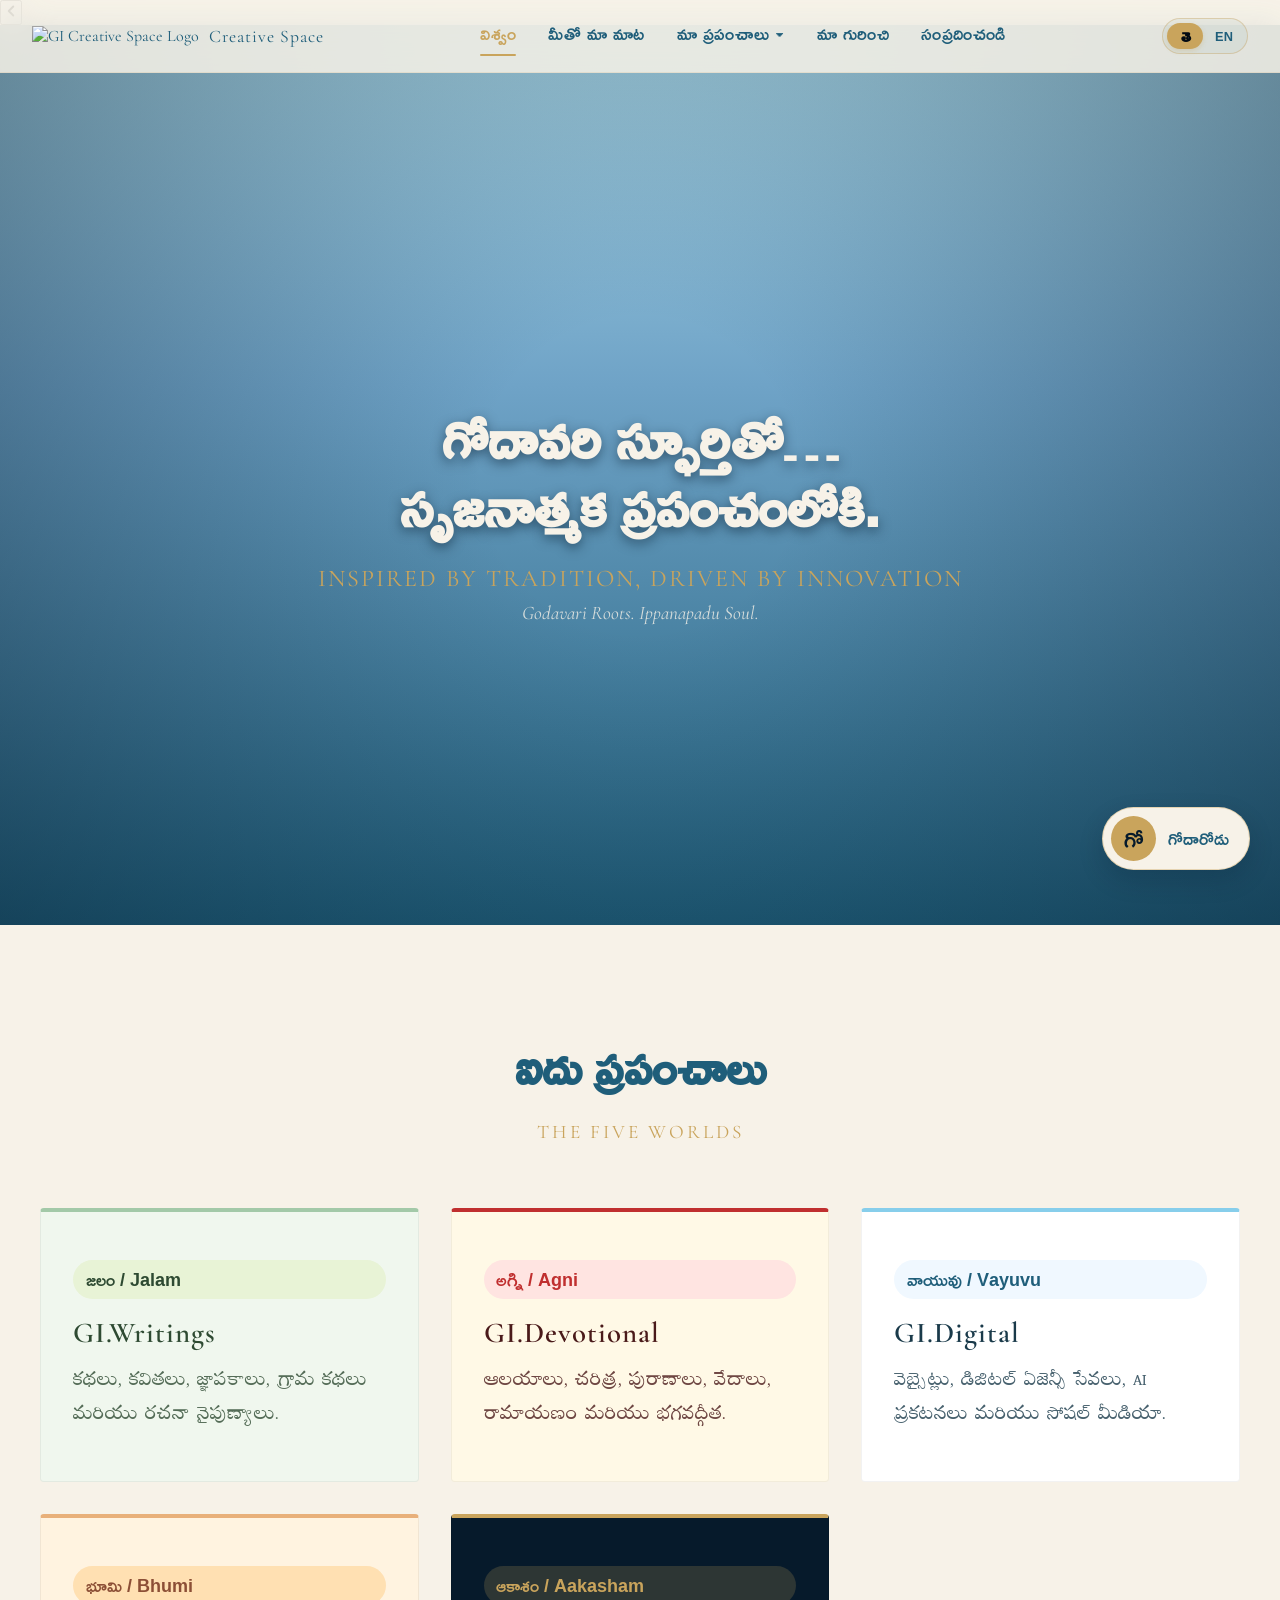
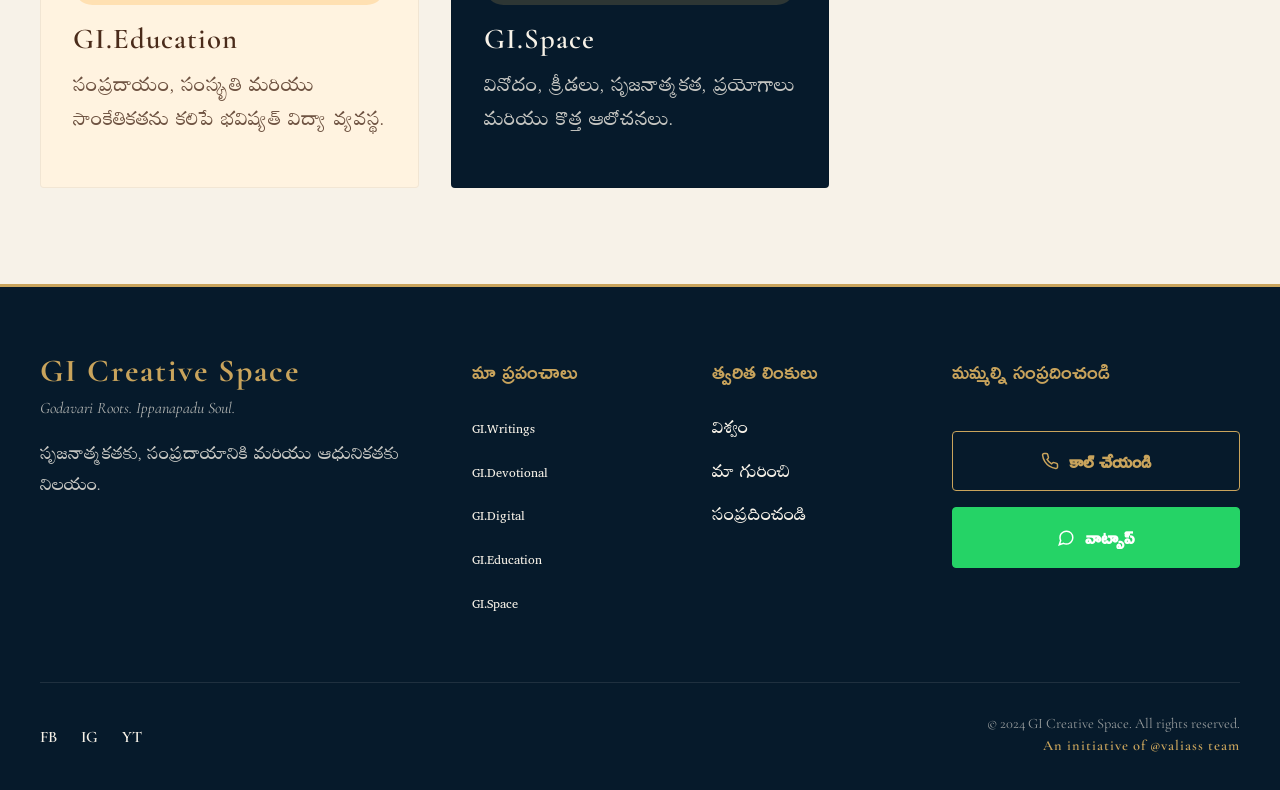
==== index.html @ 27b4fe08 "Update index.html" ====
<!DOCTYPE html>
<html lang="te">
<head>
    <meta charset="UTF-8">
    <meta name="viewport" content="width=device-width, initial-scale=1.0">
    <title>GI Creative Space | Home</title>
    <link rel="stylesheet" href="css/main.css">
    
    <!-- PWA & Favicon -->
    <meta name="theme-color" content="#1F5E7A">
    <link rel="manifest" href="manifest.json">
    <link rel="apple-touch-icon" href="assets/icons/icon-192x192.png">
    <link rel="icon" type="image/png" href="assets/icons/favicon.png">
    
    <!-- Google Fonts -->
    <link rel="preconnect" href="https://fonts.googleapis.com">
    <link rel="preconnect" href="https://fonts.gstatic.com" crossorigin>
    <link href="https://fonts.googleapis.com/css2?family=Cormorant+Garamond:wght@300;400;600&family=Peddana&family=Ramabhadra&display=swap" rel="stylesheet">
</head>
<body class="homepage-body fade-in-page">

    <!-- PREMIUM RIGHT SIDE SOCIAL RIBBON -->
    <div class="social-sidebar" id="social-sidebar">
        <button id="social-toggle-btn" class="social-toggle-btn" aria-label="Toggle Social Media">
            <!-- Arrow pointing left (to open) -->
            <svg width="18" height="18" viewBox="0 0 24 24" fill="none" stroke="currentColor" stroke-width="2.5" stroke-linecap="round" stroke-linejoin="round">
                <path d="M15 18l-6-6 6-6"/>
            </svg>
        </button>
        <div class="social-ribbon" id="social-ribbon">
            <a href="#" aria-label="Facebook" title="Facebook">
                <svg width="20" height="20" viewBox="0 0 24 24" fill="none" stroke="currentColor" stroke-width="2"><path d="M18 2h-3a5 5 0 0 0-5 5v3H7v4h3v8h4v-8h3l1-4h-4V7a1 1 0 0 1 1-1h3z"></path></svg>
            </a>
            <a href="#" aria-label="Instagram" title="Instagram">
                <svg width="20" height="20" viewBox="0 0 24 24" fill="none" stroke="currentColor" stroke-width="2"><rect x="2" y="2" width="20" height="20" rx="5" ry="5"></rect><path d="M16 11.37A4 4 0 1 1 12.63 8 4 4 0 0 1 16 11.37z"></path><line x1="17.5" y1="6.5" x2="17.51" y2="6.5"></line></svg>
            </a>
            <a href="#" aria-label="YouTube" title="YouTube">
                <svg width="20" height="20" viewBox="0 0 24 24" fill="none" stroke="currentColor" stroke-width="2"><path d="M22.54 6.42a2.78 2.78 0 0 0-1.94-2C18.88 4 12 4 12 4s-6.88 0-8.6.46a2.78 2.78 0 0 0-1.94 2A29 29 0 0 0 1 11.75a29 29 0 0 0 .46 5.33 2.78 2.78 0 0 0 1.94 2c1.72.46 8.6.46 8.6.46s6.88 0 8.6-.46a2.78 2.78 0 0 0 1.94-2 29 29 0 0 0 .46-5.33 29 29 0 0 0-.46-5.33z"></path><polygon points="9.75 15.02 15.5 11.75 9.75 8.48 9.75 15.02"></polygon></svg>
            </a>
            <a href="#" aria-label="WhatsApp" title="WhatsApp">
                <svg width="20" height="20" viewBox="0 0 24 24" fill="none" stroke="currentColor" stroke-width="2"><path d="M21 11.5a8.38 8.38 0 0 1-.9 3.8 8.5 8.5 0 0 1-7.6 4.7 8.38 8.38 0 0 1-3.8-.9L3 21l1.9-5.7a8.38 8.38 0 0 1-.9-3.8 8.5 8.5 0 0 1 4.7-7.6 8.38 8.38 0 0 1 3.8-.9h.5a8.48 8.48 0 0 1 8 8v.5z"></path></svg>
            </a>
        </div>
    </div>

    <header id="main-header" class="header-visible">
        <div class="header-inner">
            <!-- Updated Header Logo using your image -->
            <a href="home.html" class="header-logo">
                <img src="assets/logo/logo.png" alt="GI Creative Space Logo" class="logo-img">
                <span class="brand-name">Creative Space</span>
            </a>

            <button id="mobile-menu-btn" class="mobile-menu-btn" aria-label="Open Menu">
                <svg width="30" height="30" viewBox="0 0 24 24" fill="none" stroke="var(--river-blue)" stroke-width="2"><path d="M3 12h18M3 6h18M3 18h18"/></svg>
            </button>

            <nav class="main-nav" id="main-nav">
                <ul>
                    <li><a href="home.html" class="active"><span class="lang-te">విశ్వం</span><span class="lang-en">Universe</span></a></li>
                    <li><a href="#meetho-maa-maata"><span class="lang-te">మీతో మా మాట</span><span class="lang-en">Our Words</span></a></li>
                    <li class="dropdown">
                        <a href="#vibhagalu" class="dropbtn">
                            <span class="lang-te">మా ప్రపంచాలు ▾</span>
                            <span class="lang-en">Our Worlds ▾</span>
                        </a>
                        <div class="dropdown-content">
                            <a href="pages/gi_writings.html"><span class="lang-te">GI.Writings (జలం)</span><span class="lang-en">GI.Writings (Water)</span></a>
                            <a href="pages/gi_devotional.html"><span class="lang-te">GI.Devotional (అగ్ని)</span><span class="lang-en">GI.Devotional (Fire)</span></a>
                            <a href="pages/gi_digital.html"><span class="lang-te">GI.Digital (వాయువు)</span><span class="lang-en">GI.Digital (Air)</span></a>
                            <a href="pages/gi_education.html"><span class="lang-te">GI.Education (భూమి)</span><span class="lang-en">GI.Education (Earth)</span></a>
                            <a href="pages/gi_space.html"><span class="lang-te">GI.Space (ఆకాశం)</span><span class="lang-en">GI.Space (Space)</span></a>
                        </div>
                    </li>
                    <li><a href="pages/about.html"><span class="lang-te">మా గురించి</span><span class="lang-en">About Us</span></a></li>
                    <li><a href="pages/contact.html"><span class="lang-te">సంప్రదించండి</span><span class="lang-en">Contact Us</span></a></li>
                </ul>
                
                <div class="mobile-only-toggle">
                    <div class="lang-toggle-wrapper">
                        <button class="lang-toggle" aria-label="Toggle Language">
                            <span class="lang-option te-option active">తె</span>
                            <span class="lang-option en-option">EN</span>
                            <div class="lang-slider"></div>
                        </button>
                    </div>
                </div>
            </nav>

            <div class="header-actions desktop-only-actions">
                <div class="lang-toggle-wrapper">
                    <button class="lang-toggle" aria-label="Toggle Language">
                        <span class="lang-option te-option active">తె</span>
                        <span class="lang-option en-option">EN</span>
                        <div class="lang-slider"></div>
                    </button>
                </div>
            </div>
        </div>
    </header>

    <!-- Hero Section -->
    <section class="hero-section">
        <div class="hero-overlay"></div>
        <div class="hero-content">
            <h1 class="telugu-headline">గోదావరి స్ఫూర్తితో…<br>సృజనాత్మక ప్రపంచంలోకి.</h1>
            <p class="english-subhead">Inspired by Tradition, Driven by Innovation</p>
            <p class="brand-identity">Godavari Roots. Ippanapadu Soul.</p>
        </div>
    </section>
    
    <!-- FIVE WORLDS DIRECTORY -->
    <section class="five-worlds-section" id="vibhagalu">
        <div class="section-header">
            <h2 class="telugu-title">ఐదు ప్రపంచాలు</h2>
            <p class="english-subtitle">The Five Worlds</p>
        </div>
        
        <div class="worlds-grid">
            <a href="pages/gi_writings.html" class="world-card world-writings">
                <span class="element-tag">జలం / Jalam</span>
                <h3>GI.Writings</h3>
                <p>కథలు, కవితలు, జ్ఞాపకాలు, గ్రామ కథలు మరియు రచనా నైపుణ్యాలు.</p>
            </a>
            <a href="pages/gi_devotional.html" class="world-card world-devotional">
                <span class="element-tag">అగ్ని / Agni</span>
                <h3>GI.Devotional</h3>
                <p>ఆలయాలు, చరిత్ర, పురాణాలు, వేదాలు, రామాయణం మరియు భగవద్గీత.</p>
            </a>
            <a href="pages/gi_digital.html" class="world-card world-digital">
                <span class="element-tag">వాయువు / Vayuvu</span>
                <h3>GI.Digital</h3>
                <p>వెబ్సైట్లు, డిజిటల్ ఏజెన్సీ సేవలు, AI ప్రకటనలు మరియు సోషల్ మీడియా.</p>
            </a>
            <a href="pages/gi_education.html" class="world-card world-education">
                <span class="element-tag">భూమి / Bhumi</span>
                <h3>GI.Education</h3>
                <p>సంప్రదాయం, సంస్కృతి మరియు సాంకేతికతను కలిపే భవిష్యత్ విద్యా వ్యవస్థ.</p>
            </a>
            <a href="pages/gi_space.html" class="world-card world-space">
                <span class="element-tag">ఆకాశం / Aakasham</span>
                <h3>GI.Space</h3>
                <p>వినోదం, క్రీడలు, సృజనాత్మకత, ప్రయోగాలు మరియు కొత్త ఆలోచనలు.</p>
            </a>
        </div>
    </section>

    <!-- FOOTER -->
    <footer class="main-footer">
        <div class="footer-grid">
            <div class="footer-brand">
                <h2>GI Creative Space</h2>
                <p class="footer-tagline">Godavari Roots. Ippanapadu Soul.</p>
                <p class="footer-desc">
                    <span class="lang-te">సృజనాత్మకతకు, సంప్రదాయానికి మరియు ఆధునికతకు నిలయం.</span>
                    <span class="lang-en">A home for creativity, tradition, and innovation.</span>
                </p>
            </div>
            <div class="footer-links">
                <h3><span class="lang-te">మా ప్రపంచాలు</span><span class="lang-en">Our Worlds</span></h3>
                <ul>
                    <li><a href="pages/gi_writings.html">GI.Writings</a></li>
                    <li><a href="pages/gi_devotional.html">GI.Devotional</a></li>
                    <li><a href="pages/gi_digital.html">GI.Digital</a></li>
                    <li><a href="pages/gi_education.html">GI.Education</a></li>
                    <li><a href="pages/gi_space.html">GI.Space</a></li>
                </ul>
            </div>
            <div class="footer-links">
                <h3><span class="lang-te">త్వరిత లింకులు</span><span class="lang-en">Quick Links</span></h3>
                <ul>
                    <li><a href="home.html"><span class="lang-te">విశ్వం</span><span class="lang-en">Universe</span></a></li>
                    <li><a href="pages/about.html"><span class="lang-te">మా గురించి</span><span class="lang-en">About Us</span></a></li>
                    <li><a href="pages/contact.html"><span class="lang-te">సంప్రదించండి</span><span class="lang-en">Contact Us</span></a></li>
                </ul>
            </div>
            <div class="footer-contact">
                <h3><span class="lang-te">మమ్మల్ని సంప్రదించండి</span><span class="lang-en">Reach Out</span></h3>
                <a href="tel:+91XXXXXXXXXX" class="footer-btn call-btn">
                    <svg width="18" height="18" viewBox="0 0 24 24" fill="none" stroke="currentColor" stroke-width="2"><path d="M22 16.92v3a2 2 0 0 1-2.18 2 19.79 19.79 0 0 1-8.63-3.07 19.5 19.5 0 0 1-6-6 19.79 19.79 0 0 1-3.07-8.67A2 2 0 0 1 4.11 2h3a2 2 0 0 1 2 1.72 12.84 12.84 0 0 0 .7 2.81 2 2 0 0 1-.45 2.11L8.09 9.91a16 16 0 0 0 6 6l1.27-1.27a2 2 0 0 1 2.11-.45 12.84 12.84 0 0 0 2.81.7A2 2 0 0 1 22 16.92z"></path></svg>
                    <span class="lang-te">కాల్ చేయండి</span><span class="lang-en">Call Us</span>
                </a>
                <a href="https://wa.me/91XXXXXXXXXX" target="_blank" rel="noopener noreferrer" class="footer-btn wa-btn">
                    <svg width="18" height="18" viewBox="0 0 24 24" fill="none" stroke="currentColor" stroke-width="2"><path d="M21 11.5a8.38 8.38 0 0 1-.9 3.8 8.5 8.5 0 0 1-7.6 4.7 8.38 8.38 0 0 1-3.8-.9L3 21l1.9-5.7a8.38 8.38 0 0 1-.9-3.8 8.5 8.5 0 0 1 4.7-7.6 8.38 8.38 0 0 1 3.8-.9h.5a8.48 8.48 0 0 1 8 8v.5z"></path></svg>
                    <span class="lang-te">వాట్సాప్</span><span class="lang-en">WhatsApp</span>
                </a>
            </div>
        </div>
        <div class="footer-bottom">
            <div class="footer-socials">
                <a href="#" aria-label="Facebook">FB</a>
                <a href="#" aria-label="Instagram">IG</a>
                <a href="#" aria-label="YouTube">YT</a>
            </div>
            <div class="footer-legal">
                <p>&copy; 2024 GI Creative Space. All rights reserved.</p>
                <p class="footer-signature">An initiative of @valiass team</p>
            </div>
        </div>
    </footer>

    <!-- GODARODU FLOATING CHATBOT BUTTON -->
    <a href="pages/godarodu.html" class="godarodu-fab" aria-label="Chat with Godarodu">
        <div class="godarodu-avatar"><span>గో</span></div>
        <div class="godarodu-text">
            <span class="lang-te">గోదారోడు</span>
            <span class="lang-en">Godarodu</span>
        </div>
    </a>

    <script src="js/main.js"></script>
</body>
</html>
---- css/main.css ----
/* ==========================================
   GI CREATIVE SPACE - MASTER STYLESHEET
   ========================================== */

:root {
    --ivory: #F7F2E8;
    --space-blue: #061A2B;
    --deep-space: #020A12;
    --gold: #C9A45C;
    --gold-glow: rgba(201, 164, 92, 0.4);
    --river-blue: #1F5E7A;
    --sky-blue: #A9D6E5;
    
    /* Premium Telugu Fonts */
    --font-telugu: 'Peddana', 'Ramabhadra', serif;
    --font-telugu-bold: 'Ramabhadra', 'Peddana', serif;
    --font-english: 'Cormorant Garamond', serif;
}

* { margin: 0; padding: 0; box-sizing: border-box; }

/* ==========================================
   1. ENTRANCE PAGE STYLES
   ========================================== */
.entrance-body {
    background-color: var(--space-blue);
    color: var(--ivory);
    font-family: var(--font-english);
    overflow: hidden;
}

#space-entrance {
    position: fixed;
    top: 0; left: 0; width: 100vw; height: 100vh;
    display: flex; justify-content: center; align-items: center;
    z-index: 9999;
    background: radial-gradient(circle at center, var(--space-blue) 0%, var(--deep-space) 100%);
    transition: opacity 2s ease, transform 2s cubic-bezier(0.4, 0, 0.2, 1);
}

.space-bg { position: absolute; top: 0; left: 0; width: 100%; height: 100%; overflow: hidden; }
.stars, .stars2 {
    position: absolute; top: 0; left: 0; right: 0; bottom: 0;
    background-repeat: repeat; opacity: 0.8; animation: drift 200s linear infinite;
}
.stars {
    background-image: radial-gradient(1px 1px at 20px 30px, var(--ivory), rgba(0,0,0,0)),
                      radial-gradient(1.5px 1.5px at 40px 70px, var(--ivory), rgba(0,0,0,0)),
                      radial-gradient(1px 1px at 50px 160px, var(--ivory), rgba(0,0,0,0)),
                      radial-gradient(2px 2px at 90px 40px, var(--ivory), rgba(0,0,0,0));
    background-size: 200px 200px;
}
.stars2 {
    background-image: radial-gradient(1px 1px at 10px 10px, var(--gold), rgba(0,0,0,0)),
                      radial-gradient(1.5px 1.5px at 150px 150px, var(--ivory), rgba(0,0,0,0));
    background-size: 300px 300px; animation-duration: 300s;
}
.nebula {
    position: absolute; top: 50%; left: 50%; width: 90vw; height: 90vw;
    transform: translate(-50%, -50%);
    background: radial-gradient(circle, rgba(31, 94, 122, 0.15) 0%, transparent 60%);
    border-radius: 50%; filter: blur(60px);
}
@keyframes drift { from { background-position: 0 0; } to { background-position: -1000px 1000px; } }

.entrance-content {
    position: relative; z-index: 2; text-align: center;
    display: flex; flex-direction: column; align-items: center;
    gap: 1rem; padding: 2rem; width: 100%;
}

.logo-container { display: flex; flex-direction: column; align-items: center; margin-bottom: 2rem; }

.giant-gi-logo {
    width: 45vmin; height: 45vmin;
    max-width: 400px; max-height: 400px;
    filter: drop-shadow(0 0 30px var(--gold-glow));
    animation: floatLogo 6s ease-in-out infinite;
}
@keyframes floatLogo { 0%, 100% { transform: translateY(0); } 50% { transform: translateY(-15px); } }

.brand-title {
    font-size: 1.4rem; font-weight: 400; letter-spacing: 12px;
    text-transform: uppercase; color: var(--gold);
    margin-top: -10px; margin-left: 12px;
}

.fade-in { animation: fadeIn 2s ease 1s forwards; opacity: 0; }
@keyframes fadeIn { to { opacity: 1; } }

.telugu-prompt { font-family: var(--font-telugu-bold); font-size: 2rem; color: var(--ivory); margin-bottom: 0.2rem; }
.english-prompt { font-size: 1.1rem; color: rgba(247, 242, 232, 0.5); font-style: italic; margin-bottom: 1.5rem; }

#visitor-form {
    display: flex; align-items: center; border-bottom: 1px solid var(--gold);
    padding-bottom: 0.5rem; transition: border-color 0.3s ease;
}
#visitor-form:focus-within { border-color: var(--ivory); box-shadow: 0 10px 20px -10px var(--gold-glow); }
#visitor-name {
    background: transparent; border: none; color: var(--ivory);
    font-family: var(--font-english); font-size: 1.4rem;
    padding: 0.5rem; outline: none; text-align: center; width: 250px;
}
#visitor-name::placeholder { color: rgba(247, 242, 232, 0.2); }
#visitor-form button { background: transparent; border: none; color: var(--gold); cursor: pointer; padding: 0.5rem; transition: transform 0.3s ease; }
#visitor-form button:hover { transform: translateX(5px); }

#personal-welcome { opacity: 0; transform: translateY(15px); transition: opacity 1.5s ease, transform 1.5s ease; }
#personal-welcome.show { opacity: 1; transform: translateY(0); }
.welcome-text { font-family: var(--font-telugu-bold); font-size: 3rem; color: var(--gold); margin-bottom: 0.5rem; text-shadow: 0 0 20px var(--gold-glow); }
.welcome-sub { font-family: var(--font-telugu); font-size: 1.6rem; color: var(--ivory); }

.hidden { display: none !important; }
.entrance-exit { opacity: 0; transform: scale(4); pointer-events: none; }

/* ==========================================
   2. HOMEPAGE BASE & ANIMATIONS
   ========================================== */
.homepage-body {
    background-color: var(--ivory);
    overflow-x: hidden; overflow-y: auto;
    color: var(--river-blue);
    font-family: var(--font-english);
}
.fade-in-page { animation: pageFadeIn 1.5s ease-out forwards; }
@keyframes pageFadeIn { from { opacity: 0; background-color: var(--deep-space); } to { opacity: 1; background-color: var(--ivory); } }

/* ==========================================
   3. LOCKED PREMIUM HEADER
   ========================================== */
#main-header {
    position: fixed;
    top: 0; left: 0; width: 100%;
    background: rgba(247, 242, 232, 0.85);
    backdrop-filter: blur(15px);
    -webkit-backdrop-filter: blur(15px);
    border-bottom: 1px solid rgba(201, 164, 92, 0.15);
    z-index: 1000;
    transition: all 0.4s cubic-bezier(0.4, 0, 0.2, 1);
    padding: 1rem 0;
}

/* Scrolled state for the locked header */
#main-header.scrolled {
    padding: 0.5rem 0;
    background: rgba(247, 242, 232, 0.98);
    box-shadow: 0 4px 30px rgba(6, 26, 43, 0.08);
    border-bottom: 1px solid rgba(201, 164, 92, 0.3);
}

.header-inner {
    max-width: 1400px;
    margin: 0 auto;
    padding: 0 2rem;
    display: flex;
    justify-content: space-between;
    align-items: center;
    transition: all 0.4s ease;
}

.header-logo { text-decoration: none; display: flex; align-items: center; gap: 10px; color: var(--river-blue); }
.header-logo .logo-text { font-family: var(--font-english); font-size: 1.8rem; font-weight: 600; color: var(--gold); letter-spacing: 2px; transition: text-shadow 0.3s ease; }
.header-logo:hover .logo-text { text-shadow: 0 0 15px rgba(201, 164, 92, 0.5); }
.header-logo .brand-name { font-size: 1.1rem; font-weight: 400; letter-spacing: 1px; }

/* Navigation */
.main-nav ul { list-style: none; display: flex; gap: 2rem; }
.main-nav a {
    text-decoration: none; color: var(--river-blue); position: relative;
    transition: color 0.3s ease; padding-bottom: 5px; display: inline-block;
}
.main-nav a::after {
    content: ''; position: absolute; width: 0; height: 2px; bottom: 0;
    left: 50%; background: var(--gold); transition: all 0.3s ease;
    transform: translateX(-50%); border-radius: 2px;
}
.main-nav a:hover::after, .main-nav a.active::after { width: 100%; }
.main-nav a:hover, .main-nav a.active { color: var(--gold); }

.main-nav a .lang-te { font-family: var(--font-telugu-bold); font-size: 1.15rem; letter-spacing: 0.5px; }
.main-nav a .lang-en { font-family: var(--font-english); font-size: 1.1rem; letter-spacing: 1.5px; text-transform: uppercase; font-weight: 600; }

/* Dropdown */
.dropdown { position: relative; }
.dropdown-content {
    display: none; position: absolute; top: 100%; left: 50%; transform: translateX(-50%);
    background: var(--ivory); min-width: 220px; box-shadow: 0 10px 30px rgba(6, 26, 43, 0.15);
    border-top: 3px solid var(--gold); border-radius: 0 0 4px 4px; padding: 1rem 0; z-index: 1001;
}
.dropdown:hover .dropdown-content { display: block; animation: slideDown 0.3s ease forwards; }
@keyframes slideDown { from { opacity: 0; transform: translate(-50%, -10px); } to { opacity: 1; transform: translate(-50%, 0); } }
.dropdown-content a { display: flex; justify-content: space-between; align-items: center; padding: 0.8rem 1.5rem; font-size: 1rem; color: var(--river-blue); }
.dropdown-content a:hover { background: rgba(201, 164, 92, 0.1); }

/* Social Ribbon */
.header-actions { display: flex; align-items: center; gap: 1.5rem; }
.social-toggle-container button { background: transparent; border: none; color: var(--river-blue); cursor: pointer; display: flex; align-items: center; justify-content: center; padding: 0.5rem; transition: transform 0.3s ease; }
.social-toggle-container button:hover { color: var(--gold); }
.social-ribbon {
    position: absolute; top: 100%; right: 2rem; background: var(--ivory);
    box-shadow: 0 10px 30px rgba(6, 26, 43, 0.15); border-radius: 0 0 4px 4px; padding: 1rem;
    display: flex; flex-direction: column; gap: 1rem; opacity: 0; pointer-events: none;
    transform: translateY(-10px); transition: all 0.3s ease; border-top: 3px solid var(--gold);
}
.social-ribbon.open { opacity: 1; pointer-events: auto; transform: translateY(0); }
.social-ribbon a { text-decoration: none; color: var(--river-blue); font-family: var(--font-english); font-weight: 600; font-size: 1.2rem; text-align: center; transition: color 0.3s ease; }
.social-ribbon a:hover { color: var(--gold); }

/* ==========================================
   4. LANGUAGE TOGGLE SYSTEM
   ========================================== */
.lang-en { display: none !important; }
.lang-te { display: inline-block; }
body.english-mode .lang-te { display: none !important; }
body.english-mode .lang-en { display: inline-block !important; }

.lang-toggle {
    position: relative; background: rgba(31, 94, 122, 0.05); border: 1px solid rgba(201, 164, 92, 0.4);
    border-radius: 20px; display: flex; align-items: center; padding: 4px; cursor: pointer;
    width: 86px; height: 36px; outline: none; transition: all 0.3s ease;
}
.lang-toggle:hover { border-color: var(--gold); box-shadow: 0 0 10px rgba(201, 164, 92, 0.2); }
.lang-option { position: relative; z-index: 2; flex: 1; text-align: center; font-size: 0.8rem; font-weight: 600; color: var(--river-blue); transition: color 0.3s ease; }
.te-option { font-family: var(--font-telugu-bold); font-size: 1rem; }
.lang-option.active { color: var(--deep-space) !important; }
.lang-slider {
    position: absolute; top: 4px; left: 4px; width: 36px; height: 26px;
    background: var(--gold); border-radius: 15px; z-index: 1;
    transition: transform 0.4s cubic-bezier(0.4, 0.0, 0.2, 1); box-shadow: 0 2px 5px rgba(201, 164, 92, 0.3);
}
body.english-mode .lang-slider { transform: translateX(38px); }

/* ==========================================
   5. HERO SECTION
   ========================================== */
.hero-section {
    position: relative; height: 100vh; display: flex; justify-content: center; align-items: center; text-align: center;
    background: linear-gradient(to bottom, var(--sky-blue) 0%, #6FA3C7 40%, var(--river-blue) 100%);
    color: var(--ivory);
    padding-top: 80px; /* Prevents header overlap */
}
.hero-overlay { position: absolute; top: 0; left: 0; width: 100%; height: 100%; background: radial-gradient(circle, transparent 20%, rgba(6, 26, 43, 0.4) 100%); }
.hero-content { position: relative; z-index: 2; padding: 2rem; }
.telugu-headline { font-family: var(--font-telugu-bold); font-size: 3.5rem; line-height: 1.2; text-shadow: 0 4px 12px rgba(6, 26, 43, 0.5); margin-bottom: 1.5rem; }
.english-subhead { font-size: 1.5rem; letter-spacing: 2px; text-transform: uppercase; margin-bottom: 0.5rem; color: var(--gold); }
.brand-identity { font-style: italic; font-size: 1.2rem; color: rgba(247, 242, 232, 0.8); }

/* ==========================================
   6. FIVE WORLDS SECTION
   ========================================== */
.five-worlds-section { padding: 6rem 2rem; background-color: var(--ivory); display: flex; flex-direction: column; align-items: center; }
.section-header { text-align: center; margin-bottom: 4rem; }
.section-header .telugu-title { font-family: var(--font-telugu-bold); font-size: 3rem; color: var(--river-blue); margin-bottom: 0.5rem; }
.section-header .english-subtitle { font-size: 1.2rem; letter-spacing: 3px; text-transform: uppercase; color: var(--gold); }
.worlds-grid { display: grid; grid-template-columns: repeat(auto-fit, minmax(300px, 1fr)); gap: 2rem; max-width: 1200px; width: 100%; }
.world-card {
    text-decoration: none; padding: 3rem 2rem; border-radius: 4px; display: flex; flex-direction: column;
    transition: transform 0.4s cubic-bezier(0.175, 0.885, 0.32, 1.275), box-shadow 0.4s ease;
    position: relative; overflow: hidden; border: 1px solid rgba(0,0,0,0.05);
}
.world-card:hover { transform: translateY(-8px); box-shadow: 0 15px 30px rgba(6, 26, 43, 0.1); }
.world-card .element-tag { font-family: var(--font-telugu-bold); font-size: 1.1rem; margin-bottom: 1rem; display: inline-block; padding: 0.2rem 0.8rem; border-radius: 20px; font-weight: 500; }
.world-card h3 { font-size: 1.8rem; margin-bottom: 1rem; font-weight: 600; letter-spacing: 1px; font-family: var(--font-english); }
.world-card p { font-size: 1rem; line-height: 1.6; opacity: 0.8; font-family: var(--font-telugu); font-size: 1.3rem; }

/* World Themes */
.world-writings { background-color: #F0F7EE; color: #2E4A32; border-top: 4px solid #A3C9A8; }
.world-writings .element-tag { background-color: #E8F3D6; color: #2E4A32; }
.world-devotional { background-color: #FFF9E6; color: #4A1A1A; border-top: 4px solid #C02F2F; }
.world-devotional .element-tag { background-color: #FFE4E1; color: #C02F2F; }
.world-digital { background-color: #FFFFFF; color: #1A3A4A; border-top: 4px solid #87CEEB; }
.world-digital .element-tag { background-color: #F0F8FF; color: #1F5E7A; }
.world-education { background-color: #FFF3E0; color: #4A2B1A; border-top: 4px solid #E8B07A; }
.world-education .element-tag { background-color: #FFE0B2; color: #8C4F36; }
.world-space { background-color: var(--space-blue); color: var(--ivory); border-top: 4px solid var(--gold); }
.world-space .element-tag { background-color: rgba(201, 164, 92, 0.2); color: var(--gold); }

/* ==========================================
   7. FOOTER STYLES
   ========================================== */
.main-footer {
    background-color: var(--space-blue);
    color: var(--ivory);
    padding: 4rem 2rem 2rem;
    border-top: 3px solid var(--gold);
}
.footer-grid {
    max-width: 1200px; margin: 0 auto; display: grid; grid-template-columns: 2fr 1fr 1fr 1.5fr; gap: 3rem; margin-bottom: 3rem;
}
.footer-brand h2 { font-family: var(--font-english); font-size: 2rem; color: var(--gold); margin-bottom: 0.5rem; letter-spacing: 2px; }
.footer-tagline { font-style: italic; color: rgba(247, 242, 232, 0.7); margin-bottom: 1.5rem; }
.footer-desc { font-size: 0.95rem; line-height: 1.6; color: rgba(247, 242, 232, 0.8); font-family: var(--font-telugu); font-size: 1.2rem; }
.footer-links h3, .footer-contact h3 { font-family: var(--font-telugu-bold); font-size: 1.3rem; color: var(--gold); margin-bottom: 1.5rem; font-weight: 500; }
.footer-links ul { list-style: none; }
.footer-links li { margin-bottom: 0.8rem; }
.footer-links a { color: var(--ivory); text-decoration: none; font-size: 1rem; transition: color 0.3s ease, padding-left 0.3s ease; font-family: var(--font-telugu); font-size: 1.2rem; }
.footer-links a:hover { color: var(--gold); padding-left: 5px; }
.footer-contact { display: flex; flex-direction: column; gap: 1rem; }
.footer-btn { display: flex; align-items: center; justify-content: center; gap: 10px; padding: 0.8rem 1.5rem; border-radius: 4px; text-decoration: none; font-size: 1rem; font-weight: 600; transition: all 0.3s ease; font-family: var(--font-telugu-bold); font-size: 1.1rem; }
.call-btn { background: transparent; border: 1px solid var(--gold); color: var(--gold); }
.call-btn:hover { background: var(--gold); color: var(--space-blue); }
.wa-btn { background: #25D366; border: 1px solid #25D366; color: #fff; }
.wa-btn:hover { background: #128C7E; border-color: #128C7E; }
.footer-bottom { max-width: 1200px; margin: 0 auto; padding-top: 2rem; border-top: 1px solid rgba(247, 242, 232, 0.1); display: flex; justify-content: space-between; align-items: center; }
.footer-socials { display: flex; gap: 1.5rem; }
.footer-socials a { color: var(--ivory); text-decoration: none; font-family: var(--font-english); font-weight: 600; transition: color 0.3s ease; }
.footer-socials a:hover { color: var(--gold); }
.footer-legal { text-align: right; }
.footer-legal p { font-size: 0.9rem; color: rgba(247, 242, 232, 0.6); margin-bottom: 0.3rem; }
.footer-signature { font-family: var(--font-english); font-weight: 600; color: var(--gold) !important; letter-spacing: 1px; }

/* ==========================================
   8. GODARODU FLOATING BUTTON
   ========================================== */
.godarodu-fab {
    position: fixed; bottom: 30px; right: 30px;
    display: flex; align-items: center; gap: 12px;
    background: var(--ivory); padding: 8px 20px 8px 8px; border-radius: 50px;
    text-decoration: none; box-shadow: 0 10px 25px rgba(6, 26, 43, 0.2);
    border: 1px solid rgba(201, 164, 92, 0.4); z-index: 9999;
    transition: transform 0.3s ease, box-shadow 0.3s ease;
}
.godarodu-fab:hover { transform: translateY(-5px); box-shadow: 0 15px 35px rgba(6, 26, 43, 0.3); }
.godarodu-avatar { width: 45px; height: 45px; background: var(--gold); border-radius: 50%; display: flex; justify-content: center; align-items: center; color: var(--space-blue); font-family: var(--font-telugu-bold); font-size: 1.5rem; }
.godarodu-text { color: var(--river-blue); font-family: var(--font-telugu-bold); font-size: 1.1rem; }
.godarodu-text .lang-en { font-family: var(--font-english); font-size: 0.9rem; letter-spacing: 1px; }

/* ==========================================
   9. MOBILE RESPONSIVE & PWA STYLES
   ========================================== */
.mobile-menu-btn, .mobile-only-toggle { display: none; }

@media (max-width: 900px) {
    .header-inner { padding: 0 1.5rem; justify-content: space-between; }
    .mobile-menu-btn { display: block; background: transparent; border: none; cursor: pointer; z-index: 1001; }
    .desktop-only-actions { display: none; }

    .main-nav {
        position: fixed; top: 0; left: 0; width: 100%; height: 100vh;
        background: rgba(247, 242, 232, 0.98); backdrop-filter: blur(15px);
        display: flex; flex-direction: column; justify-content: center; align-items: center;
        transform: translateY(-100%); transition: transform 0.5s cubic-bezier(0.4, 0.0, 0.2, 1); z-index: 1000;
    }
    .main-nav.mobile-open { transform: translateY(0); }
    .main-nav ul { flex-direction: column; align-items: center; gap: 2rem; width: 100%; }
    .main-nav a { font-size: 1.8rem; }
    .main-nav a .lang-en { font-size: 1.4rem; }

    .dropdown-content { position: relative; top: 0; left: 0; transform: none; box-shadow: none; background: transparent; display: none; text-align: center; border: none; padding: 1rem 0; }
    .dropdown:hover .dropdown-content, .dropdown.active .dropdown-content { display: block; }
    .dropdown-content a { justify-content: center; gap: 10px; padding: 0.5rem; }

    .mobile-only-toggle { display: flex; margin-top: 2rem; }
    .social-ribbon { right: 50%; transform: translate(50%, -10px); width: 80%; }
    .social-ribbon.open { transform: translate(50%, 0); }

    .hero-section { padding-top: 60px; }
    .telugu-headline { font-size: 2.5rem; }
    .five-worlds-section { padding: 4rem 1rem; }
    .worlds-grid { grid-template-columns: 1fr; }
    .giant-gi-logo { width: 60vmin; height: 60vmin; }
    .telugu-prompt { font-size: 1.6rem; }
    .welcome-text { font-size: 2.2rem; }

    .footer-grid { grid-template-columns: 1fr; gap: 2rem; text-align: center; }
    .footer-contact { align-items: center; }
    .footer-bottom { flex-direction: column; gap: 1.5rem; text-align: center; }
    .footer-legal { text-align: center; }
    .godarodu-fab { bottom: 20px; right: 20px; padding: 6px 15px 6px 6px; }
    .godarodu-avatar { width: 35px; height: 35px; font-size: 1.2rem; }
}

button, a { -webkit-tap-highlight-color: transparent; }
html { scroll-behavior: smooth; -webkit-overflow-scrolling: touch; }

@media (prefers-reduced-motion: reduce) {
    .stars, .stars2, .giant-gi-logo { animation: none; }
    .entrance-exit { transform: none; }
    #space-entrance, #homepage { transition: opacity 0.5s ease; }
}
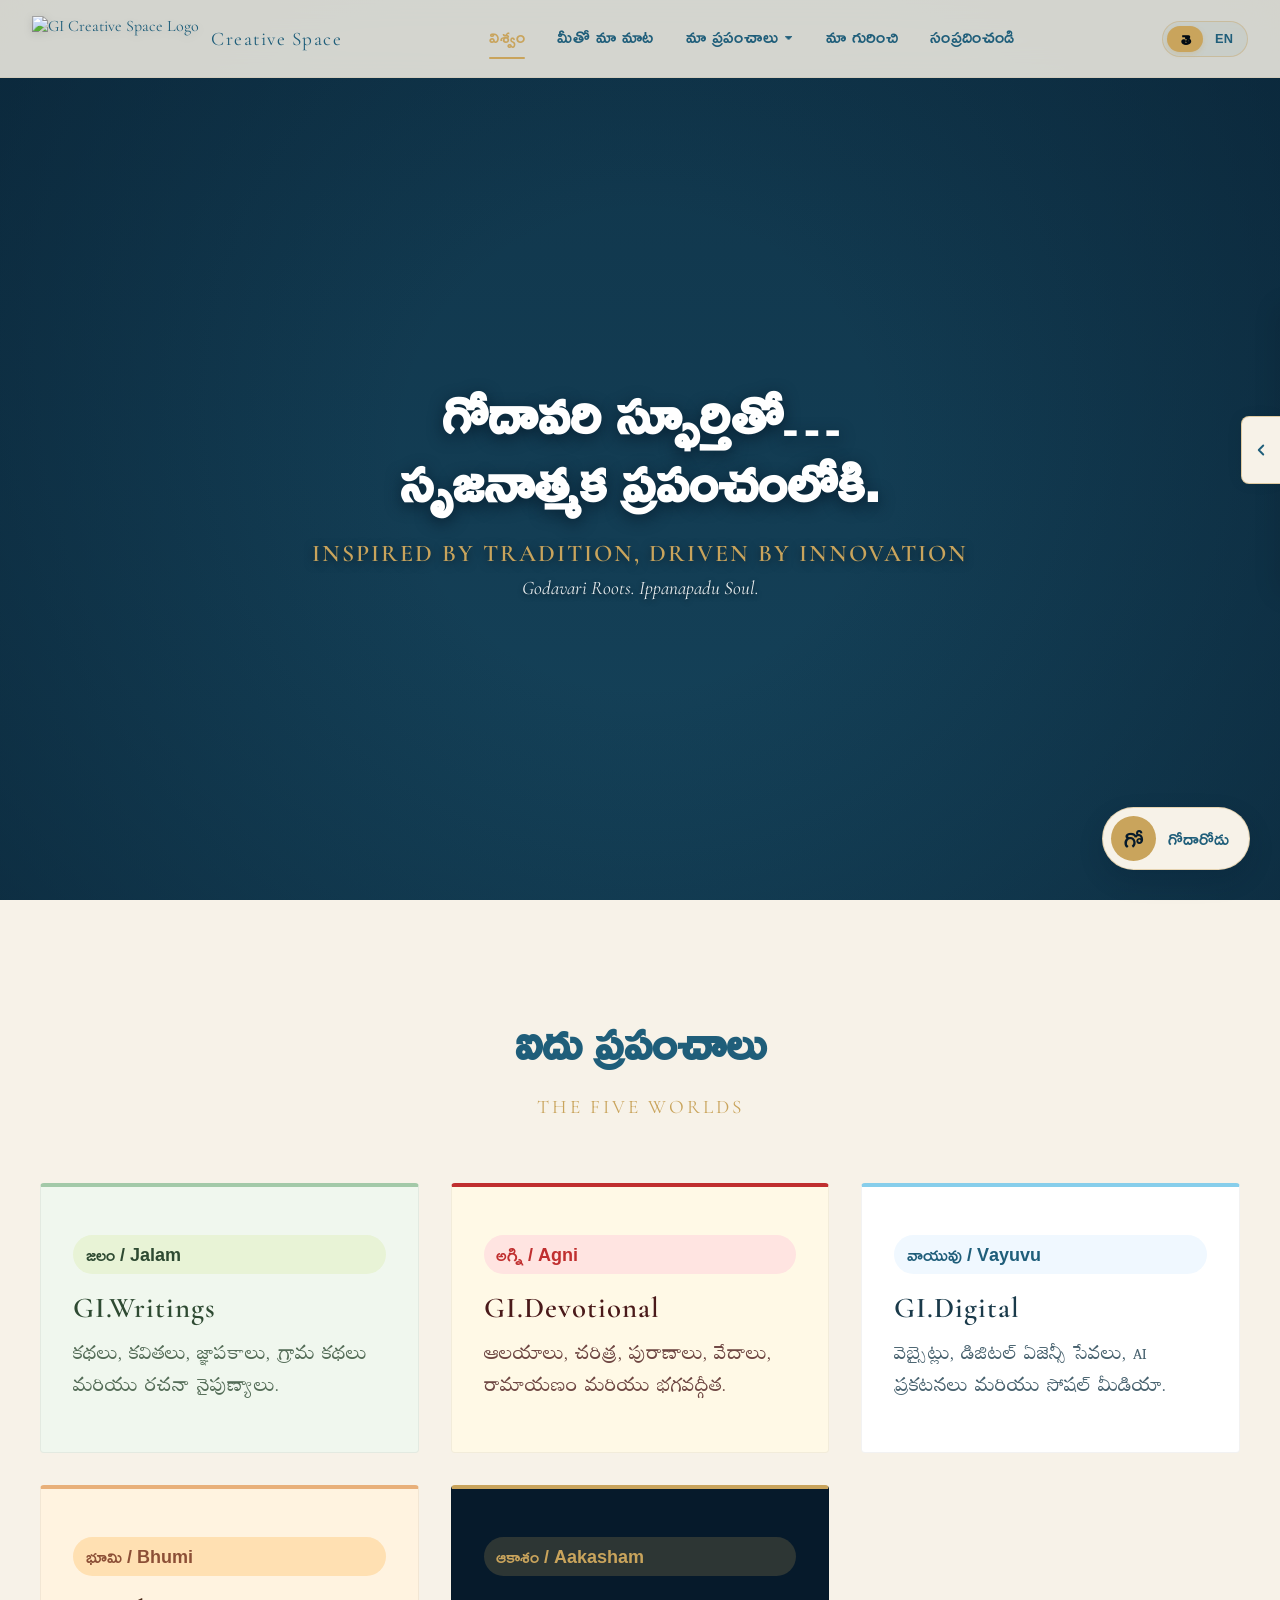
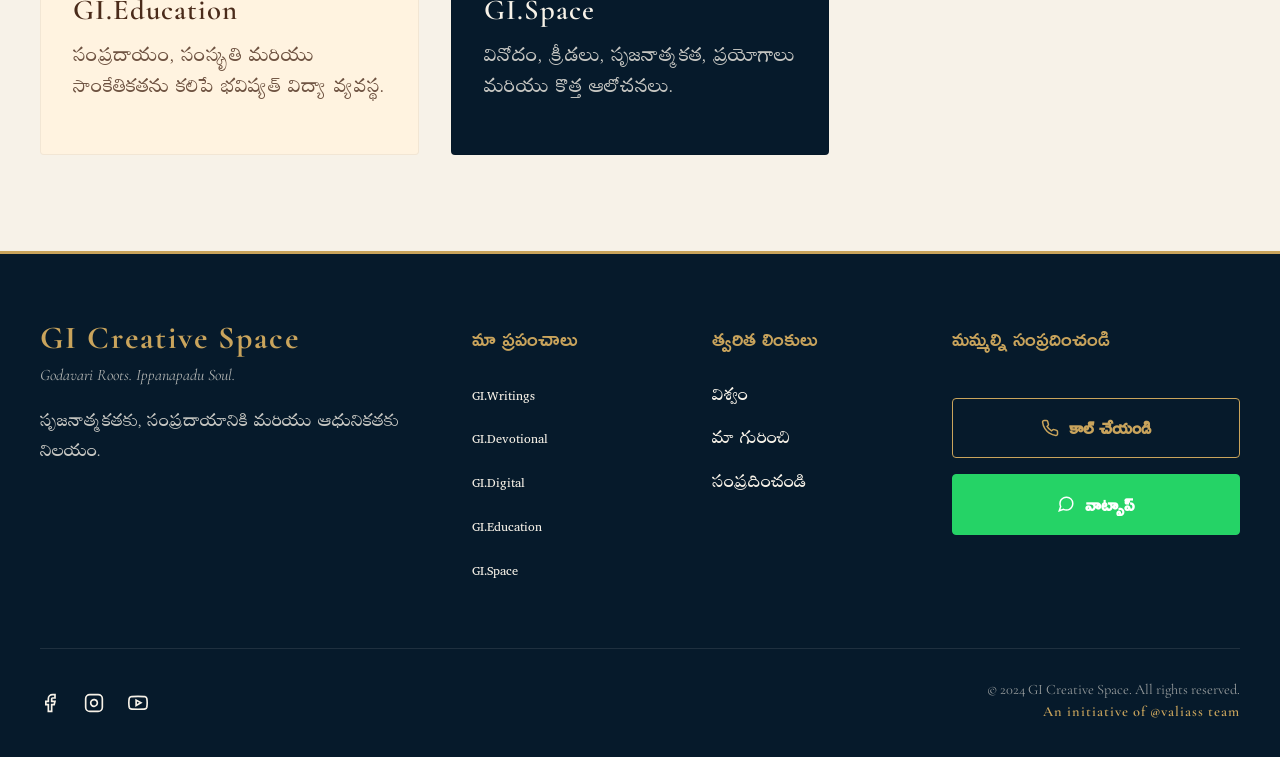
==== commit acf032c2: "Update index.html" ====
--- a/index.html
+++ b/index.html
@@ -28,24 +28,24 @@
             </svg>
         </button>
         <div class="social-ribbon" id="social-ribbon">
+            <!-- Official SVGs -->
             <a href="#" aria-label="Facebook" title="Facebook">
-                <svg width="20" height="20" viewBox="0 0 24 24" fill="none" stroke="currentColor" stroke-width="2"><path d="M18 2h-3a5 5 0 0 0-5 5v3H7v4h3v8h4v-8h3l1-4h-4V7a1 1 0 0 1 1-1h3z"></path></svg>
+                <svg width="22" height="22" viewBox="0 0 24 24" fill="none" stroke="currentColor" stroke-width="2" stroke-linecap="round" stroke-linejoin="round"><path d="M18 2h-3a5 5 0 0 0-5 5v3H7v4h3v8h4v-8h3l1-4h-4V7a1 1 0 0 1 1-1h3z"></path></svg>
             </a>
             <a href="#" aria-label="Instagram" title="Instagram">
-                <svg width="20" height="20" viewBox="0 0 24 24" fill="none" stroke="currentColor" stroke-width="2"><rect x="2" y="2" width="20" height="20" rx="5" ry="5"></rect><path d="M16 11.37A4 4 0 1 1 12.63 8 4 4 0 0 1 16 11.37z"></path><line x1="17.5" y1="6.5" x2="17.51" y2="6.5"></line></svg>
+                <svg width="22" height="22" viewBox="0 0 24 24" fill="none" stroke="currentColor" stroke-width="2" stroke-linecap="round" stroke-linejoin="round"><rect x="2" y="2" width="20" height="20" rx="5" ry="5"></rect><path d="M16 11.37A4 4 0 1 1 12.63 8 4 4 0 0 1 16 11.37z"></path><line x1="17.5" y1="6.5" x2="17.51" y2="6.5"></line></svg>
             </a>
             <a href="#" aria-label="YouTube" title="YouTube">
-                <svg width="20" height="20" viewBox="0 0 24 24" fill="none" stroke="currentColor" stroke-width="2"><path d="M22.54 6.42a2.78 2.78 0 0 0-1.94-2C18.88 4 12 4 12 4s-6.88 0-8.6.46a2.78 2.78 0 0 0-1.94 2A29 29 0 0 0 1 11.75a29 29 0 0 0 .46 5.33 2.78 2.78 0 0 0 1.94 2c1.72.46 8.6.46 8.6.46s6.88 0 8.6-.46a2.78 2.78 0 0 0 1.94-2 29 29 0 0 0 .46-5.33 29 29 0 0 0-.46-5.33z"></path><polygon points="9.75 15.02 15.5 11.75 9.75 8.48 9.75 15.02"></polygon></svg>
+                <svg width="22" height="22" viewBox="0 0 24 24" fill="none" stroke="currentColor" stroke-width="2" stroke-linecap="round" stroke-linejoin="round"><path d="M22.54 6.42a2.78 2.78 0 0 0-1.94-2C18.88 4 12 4 12 4s-6.88 0-8.6.46a2.78 2.78 0 0 0-1.94 2A29 29 0 0 0 1 11.75a29 29 0 0 0 .46 5.33 2.78 2.78 0 0 0 1.94 2c1.72.46 8.6.46 8.6.46s6.88 0 8.6-.46a2.78 2.78 0 0 0 1.94-2 29 29 0 0 0 .46-5.33 29 29 0 0 0-.46-5.33z"></path><polygon points="9.75 15.02 15.5 11.75 9.75 8.48 9.75 15.02"></polygon></svg>
             </a>
             <a href="#" aria-label="WhatsApp" title="WhatsApp">
-                <svg width="20" height="20" viewBox="0 0 24 24" fill="none" stroke="currentColor" stroke-width="2"><path d="M21 11.5a8.38 8.38 0 0 1-.9 3.8 8.5 8.5 0 0 1-7.6 4.7 8.38 8.38 0 0 1-3.8-.9L3 21l1.9-5.7a8.38 8.38 0 0 1-.9-3.8 8.5 8.5 0 0 1 4.7-7.6 8.38 8.38 0 0 1 3.8-.9h.5a8.48 8.48 0 0 1 8 8v.5z"></path></svg>
+                <svg width="22" height="22" viewBox="0 0 24 24" fill="none" stroke="currentColor" stroke-width="2" stroke-linecap="round" stroke-linejoin="round"><path d="M21 11.5a8.38 8.38 0 0 1-.9 3.8 8.5 8.5 0 0 1-7.6 4.7 8.38 8.38 0 0 1-3.8-.9L3 21l1.9-5.7a8.38 8.38 0 0 1-.9-3.8 8.5 8.5 0 0 1 4.7-7.6 8.38 8.38 0 0 1 3.8-.9h.5a8.48 8.48 0 0 1 8 8v.5z"></path></svg>
             </a>
         </div>
     </div>
 
     <header id="main-header" class="header-visible">
         <div class="header-inner">
-            <!-- Updated Header Logo using your image -->
             <a href="home.html" class="header-logo">
                 <img src="assets/logo/logo.png" alt="GI Creative Space Logo" class="logo-img">
                 <span class="brand-name">Creative Space</span>
@@ -99,7 +99,6 @@
         </div>
     </header>
 
-    <!-- Hero Section -->
     <section class="hero-section">
         <div class="hero-overlay"></div>
         <div class="hero-content">
@@ -109,7 +108,6 @@
         </div>
     </section>
     
-    <!-- FIVE WORLDS DIRECTORY -->
     <section class="five-worlds-section" id="vibhagalu">
         <div class="section-header">
             <h2 class="telugu-title">ఐదు ప్రపంచాలు</h2>
@@ -145,7 +143,6 @@
         </div>
     </section>
 
-    <!-- FOOTER -->
     <footer class="main-footer">
         <div class="footer-grid">
             <div class="footer-brand">
@@ -188,9 +185,15 @@
         </div>
         <div class="footer-bottom">
             <div class="footer-socials">
-                <a href="#" aria-label="Facebook">FB</a>
-                <a href="#" aria-label="Instagram">IG</a>
-                <a href="#" aria-label="YouTube">YT</a>
+                <a href="#" aria-label="Facebook">
+                    <svg width="20" height="20" viewBox="0 0 24 24" fill="none" stroke="currentColor" stroke-width="2"><path d="M18 2h-3a5 5 0 0 0-5 5v3H7v4h3v8h4v-8h3l1-4h-4V7a1 1 0 0 1 1-1h3z"></path></svg>
+                </a>
+                <a href="#" aria-label="Instagram">
+                    <svg width="20" height="20" viewBox="0 0 24 24" fill="none" stroke="currentColor" stroke-width="2"><rect x="2" y="2" width="20" height="20" rx="5" ry="5"></rect><path d="M16 11.37A4 4 0 1 1 12.63 8 4 4 0 0 1 16 11.37z"></path><line x1="17.5" y1="6.5" x2="17.51" y2="6.5"></line></svg>
+                </a>
+                <a href="#" aria-label="YouTube">
+                    <svg width="20" height="20" viewBox="0 0 24 24" fill="none" stroke="currentColor" stroke-width="2"><path d="M22.54 6.42a2.78 2.78 0 0 0-1.94-2C18.88 4 12 4 12 4s-6.88 0-8.6.46a2.78 2.78 0 0 0-1.94 2A29 29 0 0 0 1 11.75a29 29 0 0 0 .46 5.33 2.78 2.78 0 0 0 1.94 2c1.72.46 8.6.46 8.6.46s6.88 0 8.6-.46a2.78 2.78 0 0 0 1.94-2 29 29 0 0 0 .46-5.33 29 29 0 0 0-.46-5.33z"></path><polygon points="9.75 15.02 15.5 11.75 9.75 8.48 9.75 15.02"></polygon></svg>
+                </a>
             </div>
             <div class="footer-legal">
                 <p>&copy; 2024 GI Creative Space. All rights reserved.</p>
@@ -199,7 +202,6 @@
         </div>
     </footer>
 
-    <!-- GODARODU FLOATING CHATBOT BUTTON -->
     <a href="pages/godarodu.html" class="godarodu-fab" aria-label="Chat with Godarodu">
         <div class="godarodu-avatar"><span>గో</span></div>
         <div class="godarodu-text">
--- a/css/main.css
+++ b/css/main.css
@@ -11,7 +11,6 @@
     --river-blue: #1F5E7A;
     --sky-blue: #A9D6E5;
     
-    /* Premium Telugu Fonts */
     --font-telugu: 'Peddana', 'Ramabhadra', serif;
     --font-telugu-bold: 'Ramabhadra', 'Peddana', serif;
     --font-english: 'Cormorant Garamond', serif;
@@ -70,7 +69,6 @@
 }
 
 .logo-container { display: flex; flex-direction: column; align-items: center; margin-bottom: 2rem; }
-
 .giant-gi-logo {
     width: 45vmin; height: 45vmin;
     max-width: 400px; max-height: 400px;
@@ -78,12 +76,7 @@
     animation: floatLogo 6s ease-in-out infinite;
 }
 @keyframes floatLogo { 0%, 100% { transform: translateY(0); } 50% { transform: translateY(-15px); } }
-
-.brand-title {
-    font-size: 1.4rem; font-weight: 400; letter-spacing: 12px;
-    text-transform: uppercase; color: var(--gold);
-    margin-top: -10px; margin-left: 12px;
-}
+.brand-title { font-size: 1.4rem; font-weight: 400; letter-spacing: 12px; text-transform: uppercase; color: var(--gold); margin-top: -10px; margin-left: 12px; }
 
 .fade-in { animation: fadeIn 2s ease 1s forwards; opacity: 0; }
 @keyframes fadeIn { to { opacity: 1; } }
@@ -139,44 +132,27 @@
     transition: all 0.4s cubic-bezier(0.4, 0, 0.2, 1);
     padding: 1rem 0;
 }
-
-/* Scrolled state for the locked header */
 #main-header.scrolled {
     padding: 0.5rem 0;
     background: rgba(247, 242, 232, 0.98);
     box-shadow: 0 4px 30px rgba(6, 26, 43, 0.08);
     border-bottom: 1px solid rgba(201, 164, 92, 0.3);
 }
-
 .header-inner {
-    max-width: 1400px;
-    margin: 0 auto;
-    padding: 0 2rem;
-    display: flex;
-    justify-content: space-between;
-    align-items: center;
+    max-width: 1400px; margin: 0 auto; padding: 0 2rem;
+    display: flex; justify-content: space-between; align-items: center;
     transition: all 0.4s ease;
 }
-
-.header-logo { text-decoration: none; display: flex; align-items: center; gap: 10px; color: var(--river-blue); }
-.header-logo .logo-text { font-family: var(--font-english); font-size: 1.8rem; font-weight: 600; color: var(--gold); letter-spacing: 2px; transition: text-shadow 0.3s ease; }
-.header-logo:hover .logo-text { text-shadow: 0 0 15px rgba(201, 164, 92, 0.5); }
-.header-logo .brand-name { font-size: 1.1rem; font-weight: 400; letter-spacing: 1px; }
-
-/* Navigation */
+.header-logo { text-decoration: none; display: flex; align-items: center; gap: 12px; color: var(--river-blue); }
+.header-logo .logo-img { height: 45px; width: auto; object-fit: contain; filter: drop-shadow(0 2px 4px rgba(0,0,0,0.1)); transition: transform 0.3s ease; }
+.header-logo:hover .logo-img { transform: scale(1.05); }
+.header-logo .brand-name { font-size: 1.2rem; font-weight: 400; letter-spacing: 1.5px; font-family: var(--font-english); color: var(--river-blue); }
+
 .main-nav ul { list-style: none; display: flex; gap: 2rem; }
-.main-nav a {
-    text-decoration: none; color: var(--river-blue); position: relative;
-    transition: color 0.3s ease; padding-bottom: 5px; display: inline-block;
-}
-.main-nav a::after {
-    content: ''; position: absolute; width: 0; height: 2px; bottom: 0;
-    left: 50%; background: var(--gold); transition: all 0.3s ease;
-    transform: translateX(-50%); border-radius: 2px;
-}
+.main-nav a { text-decoration: none; color: var(--river-blue); position: relative; transition: color 0.3s ease; padding-bottom: 5px; display: inline-block; }
+.main-nav a::after { content: ''; position: absolute; width: 0; height: 2px; bottom: 0; left: 50%; background: var(--gold); transition: all 0.3s ease; transform: translateX(-50%); border-radius: 2px; }
 .main-nav a:hover::after, .main-nav a.active::after { width: 100%; }
 .main-nav a:hover, .main-nav a.active { color: var(--gold); }
-
 .main-nav a .lang-te { font-family: var(--font-telugu-bold); font-size: 1.15rem; letter-spacing: 0.5px; }
 .main-nav a .lang-en { font-family: var(--font-english); font-size: 1.1rem; letter-spacing: 1.5px; text-transform: uppercase; font-weight: 600; }
 
@@ -192,23 +168,10 @@
 .dropdown-content a { display: flex; justify-content: space-between; align-items: center; padding: 0.8rem 1.5rem; font-size: 1rem; color: var(--river-blue); }
 .dropdown-content a:hover { background: rgba(201, 164, 92, 0.1); }
 
-/* Social Ribbon */
+/* ==========================================
+   4. LANGUAGE TOGGLE SYSTEM
+   ========================================== */
 .header-actions { display: flex; align-items: center; gap: 1.5rem; }
-.social-toggle-container button { background: transparent; border: none; color: var(--river-blue); cursor: pointer; display: flex; align-items: center; justify-content: center; padding: 0.5rem; transition: transform 0.3s ease; }
-.social-toggle-container button:hover { color: var(--gold); }
-.social-ribbon {
-    position: absolute; top: 100%; right: 2rem; background: var(--ivory);
-    box-shadow: 0 10px 30px rgba(6, 26, 43, 0.15); border-radius: 0 0 4px 4px; padding: 1rem;
-    display: flex; flex-direction: column; gap: 1rem; opacity: 0; pointer-events: none;
-    transform: translateY(-10px); transition: all 0.3s ease; border-top: 3px solid var(--gold);
-}
-.social-ribbon.open { opacity: 1; pointer-events: auto; transform: translateY(0); }
-.social-ribbon a { text-decoration: none; color: var(--river-blue); font-family: var(--font-english); font-weight: 600; font-size: 1.2rem; text-align: center; transition: color 0.3s ease; }
-.social-ribbon a:hover { color: var(--gold); }
-
-/* ==========================================
-   4. LANGUAGE TOGGLE SYSTEM
-   ========================================== */
 .lang-en { display: none !important; }
 .lang-te { display: inline-block; }
 body.english-mode .lang-te { display: none !important; }
@@ -231,19 +194,21 @@
 body.english-mode .lang-slider { transform: translateX(38px); }
 
 /* ==========================================
-   5. HERO SECTION
+   5. HERO WALLPAPER SECTION
    ========================================== */
 .hero-section {
     position: relative; height: 100vh; display: flex; justify-content: center; align-items: center; text-align: center;
-    background: linear-gradient(to bottom, var(--sky-blue) 0%, #6FA3C7 40%, var(--river-blue) 100%);
+    background-color: var(--river-blue); 
+    background-image: linear-gradient(rgba(6, 26, 43, 0.6), rgba(6, 26, 43, 0.4)), url('../assets/images/hero/godavari-hero.jpg'); 
+    background-size: cover; background-position: center; background-attachment: fixed;
     color: var(--ivory);
-    padding-top: 80px; /* Prevents header overlap */
-}
-.hero-overlay { position: absolute; top: 0; left: 0; width: 100%; height: 100%; background: radial-gradient(circle, transparent 20%, rgba(6, 26, 43, 0.4) 100%); }
+    padding-top: 80px;
+}
+.hero-overlay { position: absolute; top: 0; left: 0; width: 100%; height: 100%; background: radial-gradient(circle, transparent 30%, rgba(6, 26, 43, 0.5) 100%); }
 .hero-content { position: relative; z-index: 2; padding: 2rem; }
-.telugu-headline { font-family: var(--font-telugu-bold); font-size: 3.5rem; line-height: 1.2; text-shadow: 0 4px 12px rgba(6, 26, 43, 0.5); margin-bottom: 1.5rem; }
-.english-subhead { font-size: 1.5rem; letter-spacing: 2px; text-transform: uppercase; margin-bottom: 0.5rem; color: var(--gold); }
-.brand-identity { font-style: italic; font-size: 1.2rem; color: rgba(247, 242, 232, 0.8); }
+.telugu-headline { font-family: var(--font-telugu-bold); font-size: 3.5rem; line-height: 1.2; text-shadow: 0 4px 15px rgba(6, 26, 43, 0.8); margin-bottom: 1.5rem; color: #fff; }
+.english-subhead { font-size: 1.5rem; letter-spacing: 2px; text-transform: uppercase; margin-bottom: 0.5rem; color: var(--gold); font-weight: 600; text-shadow: 0 2px 10px rgba(0,0,0,0.5); }
+.brand-identity { font-style: italic; font-size: 1.2rem; color: rgba(255, 255, 255, 0.9); text-shadow: 0 2px 5px rgba(0,0,0,0.5); }
 
 /* ==========================================
    6. FIVE WORLDS SECTION
@@ -261,9 +226,8 @@
 .world-card:hover { transform: translateY(-8px); box-shadow: 0 15px 30px rgba(6, 26, 43, 0.1); }
 .world-card .element-tag { font-family: var(--font-telugu-bold); font-size: 1.1rem; margin-bottom: 1rem; display: inline-block; padding: 0.2rem 0.8rem; border-radius: 20px; font-weight: 500; }
 .world-card h3 { font-size: 1.8rem; margin-bottom: 1rem; font-weight: 600; letter-spacing: 1px; font-family: var(--font-english); }
-.world-card p { font-size: 1rem; line-height: 1.6; opacity: 0.8; font-family: var(--font-telugu); font-size: 1.3rem; }
-
-/* World Themes */
+.world-card p { font-size: 1.3rem; line-height: 1.5; opacity: 0.8; font-family: var(--font-telugu); }
+
 .world-writings { background-color: #F0F7EE; color: #2E4A32; border-top: 4px solid #A3C9A8; }
 .world-writings .element-tag { background-color: #E8F3D6; color: #2E4A32; }
 .world-devotional { background-color: #FFF9E6; color: #4A1A1A; border-top: 4px solid #C02F2F; }
@@ -276,57 +240,101 @@
 .world-space .element-tag { background-color: rgba(201, 164, 92, 0.2); color: var(--gold); }
 
 /* ==========================================
-   7. FOOTER STYLES
-   ========================================== */
-.main-footer {
-    background-color: var(--space-blue);
-    color: var(--ivory);
-    padding: 4rem 2rem 2rem;
-    border-top: 3px solid var(--gold);
-}
-.footer-grid {
-    max-width: 1200px; margin: 0 auto; display: grid; grid-template-columns: 2fr 1fr 1fr 1.5fr; gap: 3rem; margin-bottom: 3rem;
-}
+   7. PREMIUM RIGHT SIDE SOCIAL RIBBON
+   ========================================== */
+.social-sidebar {
+    position: fixed; top: 50%; right: 0; left: auto; /* RIGHT SIDE */
+    transform: translateY(-50%);
+    z-index: 2000; display: flex; align-items: center; justify-content: flex-end;
+}
+
+/* The Glowing Tab Button */
+.social-toggle-btn {
+    position: relative; z-index: 2;
+    background: var(--ivory);
+    border: 1px solid rgba(201, 164, 92, 0.5);
+    border-right: none; /* Border on left side only */
+    padding: 24px 10px;
+    border-radius: 8px 0 0 8px; /* Rounded on the left */
+    cursor: pointer; color: var(--river-blue);
+    box-shadow: -2px 0 15px rgba(0, 0, 0, 0.05);
+    transition: all 0.3s ease;
+    display: flex; align-items: center; justify-content: center;
+}
+.social-toggle-btn:hover {
+    color: var(--gold); background: #fff;
+    box-shadow: -5px 0 20px rgba(201, 164, 92, 0.3);
+    border-color: var(--gold);
+}
+.social-toggle-btn svg { transition: transform 0.4s cubic-bezier(0.4, 0, 0.2, 1); }
+.social-sidebar.is-open .social-toggle-btn svg { transform: rotate(180deg); } /* Flips arrow */
+
+/* The Sliding Panel */
+.social-sidebar .social-ribbon {
+    position: absolute; right: 0; left: auto; top: 50%;
+    transform: translateY(-50%) translateX(100%); /* Hidden to the RIGHT */
+    background: rgba(247, 242, 232, 0.95);
+    backdrop-filter: blur(10px);
+    display: flex; flex-direction: column; gap: 1.5rem;
+    padding: 1.5rem 1.2rem;
+    border: 1px solid rgba(201, 164, 92, 0.4); border-right: none;
+    border-radius: 8px 0 0 8px; /* Rounded on the left */
+    box-shadow: -5px 0 25px rgba(0, 0, 0, 0.1);
+    transition: transform 0.4s cubic-bezier(0.4, 0, 0.2, 1);
+    z-index: 1;
+}
+
+/* Slide out to the LEFT */
+.social-sidebar.is-open .social-ribbon {
+    transform: translateY(-50%) translateX(-40px); /* -40px is the width of the button */
+}
+
+.social-sidebar .social-ribbon a {
+    color: var(--river-blue); text-decoration: none;
+    transition: all 0.3s ease; display: flex; align-items: center; justify-content: center;
+    padding: 10px; border-radius: 50%; background: rgba(31, 94, 122, 0.05);
+}
+.social-sidebar .social-ribbon a:hover {
+    color: var(--gold); background: rgba(201, 164, 92, 0.15); transform: scale(1.1);
+}
+
+/* ==========================================
+   8. FOOTER & GODARODU FAB
+   ========================================== */
+.main-footer { background-color: var(--space-blue); color: var(--ivory); padding: 4rem 2rem 2rem; border-top: 3px solid var(--gold); }
+.footer-grid { max-width: 1200px; margin: 0 auto; display: grid; grid-template-columns: 2fr 1fr 1fr 1.5fr; gap: 3rem; margin-bottom: 3rem; }
 .footer-brand h2 { font-family: var(--font-english); font-size: 2rem; color: var(--gold); margin-bottom: 0.5rem; letter-spacing: 2px; }
 .footer-tagline { font-style: italic; color: rgba(247, 242, 232, 0.7); margin-bottom: 1.5rem; }
-.footer-desc { font-size: 0.95rem; line-height: 1.6; color: rgba(247, 242, 232, 0.8); font-family: var(--font-telugu); font-size: 1.2rem; }
+.footer-desc { font-size: 1.2rem; line-height: 1.6; color: rgba(247, 242, 232, 0.8); font-family: var(--font-telugu); }
 .footer-links h3, .footer-contact h3 { font-family: var(--font-telugu-bold); font-size: 1.3rem; color: var(--gold); margin-bottom: 1.5rem; font-weight: 500; }
 .footer-links ul { list-style: none; }
 .footer-links li { margin-bottom: 0.8rem; }
-.footer-links a { color: var(--ivory); text-decoration: none; font-size: 1rem; transition: color 0.3s ease, padding-left 0.3s ease; font-family: var(--font-telugu); font-size: 1.2rem; }
+.footer-links a { color: var(--ivory); text-decoration: none; font-size: 1.2rem; transition: color 0.3s ease, padding-left 0.3s ease; font-family: var(--font-telugu); }
 .footer-links a:hover { color: var(--gold); padding-left: 5px; }
 .footer-contact { display: flex; flex-direction: column; gap: 1rem; }
-.footer-btn { display: flex; align-items: center; justify-content: center; gap: 10px; padding: 0.8rem 1.5rem; border-radius: 4px; text-decoration: none; font-size: 1rem; font-weight: 600; transition: all 0.3s ease; font-family: var(--font-telugu-bold); font-size: 1.1rem; }
+.footer-btn { display: flex; align-items: center; justify-content: center; gap: 10px; padding: 0.8rem 1.5rem; border-radius: 4px; text-decoration: none; font-size: 1.1rem; font-weight: 600; transition: all 0.3s ease; font-family: var(--font-telugu-bold); }
 .call-btn { background: transparent; border: 1px solid var(--gold); color: var(--gold); }
 .call-btn:hover { background: var(--gold); color: var(--space-blue); }
 .wa-btn { background: #25D366; border: 1px solid #25D366; color: #fff; }
 .wa-btn:hover { background: #128C7E; border-color: #128C7E; }
 .footer-bottom { max-width: 1200px; margin: 0 auto; padding-top: 2rem; border-top: 1px solid rgba(247, 242, 232, 0.1); display: flex; justify-content: space-between; align-items: center; }
+
 .footer-socials { display: flex; gap: 1.5rem; }
-.footer-socials a { color: var(--ivory); text-decoration: none; font-family: var(--font-english); font-weight: 600; transition: color 0.3s ease; }
-.footer-socials a:hover { color: var(--gold); }
+.footer-socials a { color: var(--ivory); text-decoration: none; transition: color 0.3s ease, transform 0.3s ease; display: flex; align-items: center; justify-content: center; }
+.footer-socials a:hover { color: var(--gold); transform: translateY(-3px); }
+
 .footer-legal { text-align: right; }
 .footer-legal p { font-size: 0.9rem; color: rgba(247, 242, 232, 0.6); margin-bottom: 0.3rem; }
 .footer-signature { font-family: var(--font-english); font-weight: 600; color: var(--gold) !important; letter-spacing: 1px; }
 
-/* ==========================================
-   8. GODARODU FLOATING BUTTON
-   ========================================== */
-.godarodu-fab {
-    position: fixed; bottom: 30px; right: 30px;
-    display: flex; align-items: center; gap: 12px;
-    background: var(--ivory); padding: 8px 20px 8px 8px; border-radius: 50px;
-    text-decoration: none; box-shadow: 0 10px 25px rgba(6, 26, 43, 0.2);
-    border: 1px solid rgba(201, 164, 92, 0.4); z-index: 9999;
-    transition: transform 0.3s ease, box-shadow 0.3s ease;
-}
+.godarodu-fab { position: fixed; bottom: 30px; right: 30px; display: flex; align-items: center; gap: 12px; background: var(--ivory); padding: 8px 20px 8px 8px; border-radius: 50px; text-decoration: none; box-shadow: 0 10px 25px rgba(6, 26, 43, 0.2); border: 1px solid rgba(201, 164, 92, 0.4); z-index: 9999; transition: transform 0.3s ease, box-shadow 0.3s ease; }
 .godarodu-fab:hover { transform: translateY(-5px); box-shadow: 0 15px 35px rgba(6, 26, 43, 0.3); }
 .godarodu-avatar { width: 45px; height: 45px; background: var(--gold); border-radius: 50%; display: flex; justify-content: center; align-items: center; color: var(--space-blue); font-family: var(--font-telugu-bold); font-size: 1.5rem; }
 .godarodu-text { color: var(--river-blue); font-family: var(--font-telugu-bold); font-size: 1.1rem; }
 .godarodu-text .lang-en { font-family: var(--font-english); font-size: 0.9rem; letter-spacing: 1px; }
 
 /* ==========================================
-   9. MOBILE RESPONSIVE & PWA STYLES
+   9. MOBILE RESPONSIVE & PWA
    ========================================== */
 .mobile-menu-btn, .mobile-only-toggle { display: none; }
 
@@ -335,12 +343,7 @@
     .mobile-menu-btn { display: block; background: transparent; border: none; cursor: pointer; z-index: 1001; }
     .desktop-only-actions { display: none; }
 
-    .main-nav {
-        position: fixed; top: 0; left: 0; width: 100%; height: 100vh;
-        background: rgba(247, 242, 232, 0.98); backdrop-filter: blur(15px);
-        display: flex; flex-direction: column; justify-content: center; align-items: center;
-        transform: translateY(-100%); transition: transform 0.5s cubic-bezier(0.4, 0.0, 0.2, 1); z-index: 1000;
-    }
+    .main-nav { position: fixed; top: 0; left: 0; width: 100%; height: 100vh; background: rgba(247, 242, 232, 0.98); backdrop-filter: blur(15px); display: flex; flex-direction: column; justify-content: center; align-items: center; transform: translateY(-100%); transition: transform 0.5s cubic-bezier(0.4, 0.0, 0.2, 1); z-index: 1000; }
     .main-nav.mobile-open { transform: translateY(0); }
     .main-nav ul { flex-direction: column; align-items: center; gap: 2rem; width: 100%; }
     .main-nav a { font-size: 1.8rem; }
@@ -351,16 +354,18 @@
     .dropdown-content a { justify-content: center; gap: 10px; padding: 0.5rem; }
 
     .mobile-only-toggle { display: flex; margin-top: 2rem; }
-    .social-ribbon { right: 50%; transform: translate(50%, -10px); width: 80%; }
-    .social-ribbon.open { transform: translate(50%, 0); }
-
-    .hero-section { padding-top: 60px; }
+    
+    /* Hide the right-side ribbon on mobile to save space */
+    .social-sidebar { display: none; }
+
+    .hero-section { padding-top: 60px; background-attachment: scroll; }
     .telugu-headline { font-size: 2.5rem; }
     .five-worlds-section { padding: 4rem 1rem; }
     .worlds-grid { grid-template-columns: 1fr; }
     .giant-gi-logo { width: 60vmin; height: 60vmin; }
     .telugu-prompt { font-size: 1.6rem; }
     .welcome-text { font-size: 2.2rem; }
+    .header-logo .logo-img { height: 35px; }
 
     .footer-grid { grid-template-columns: 1fr; gap: 2rem; text-align: center; }
     .footer-contact { align-items: center; }
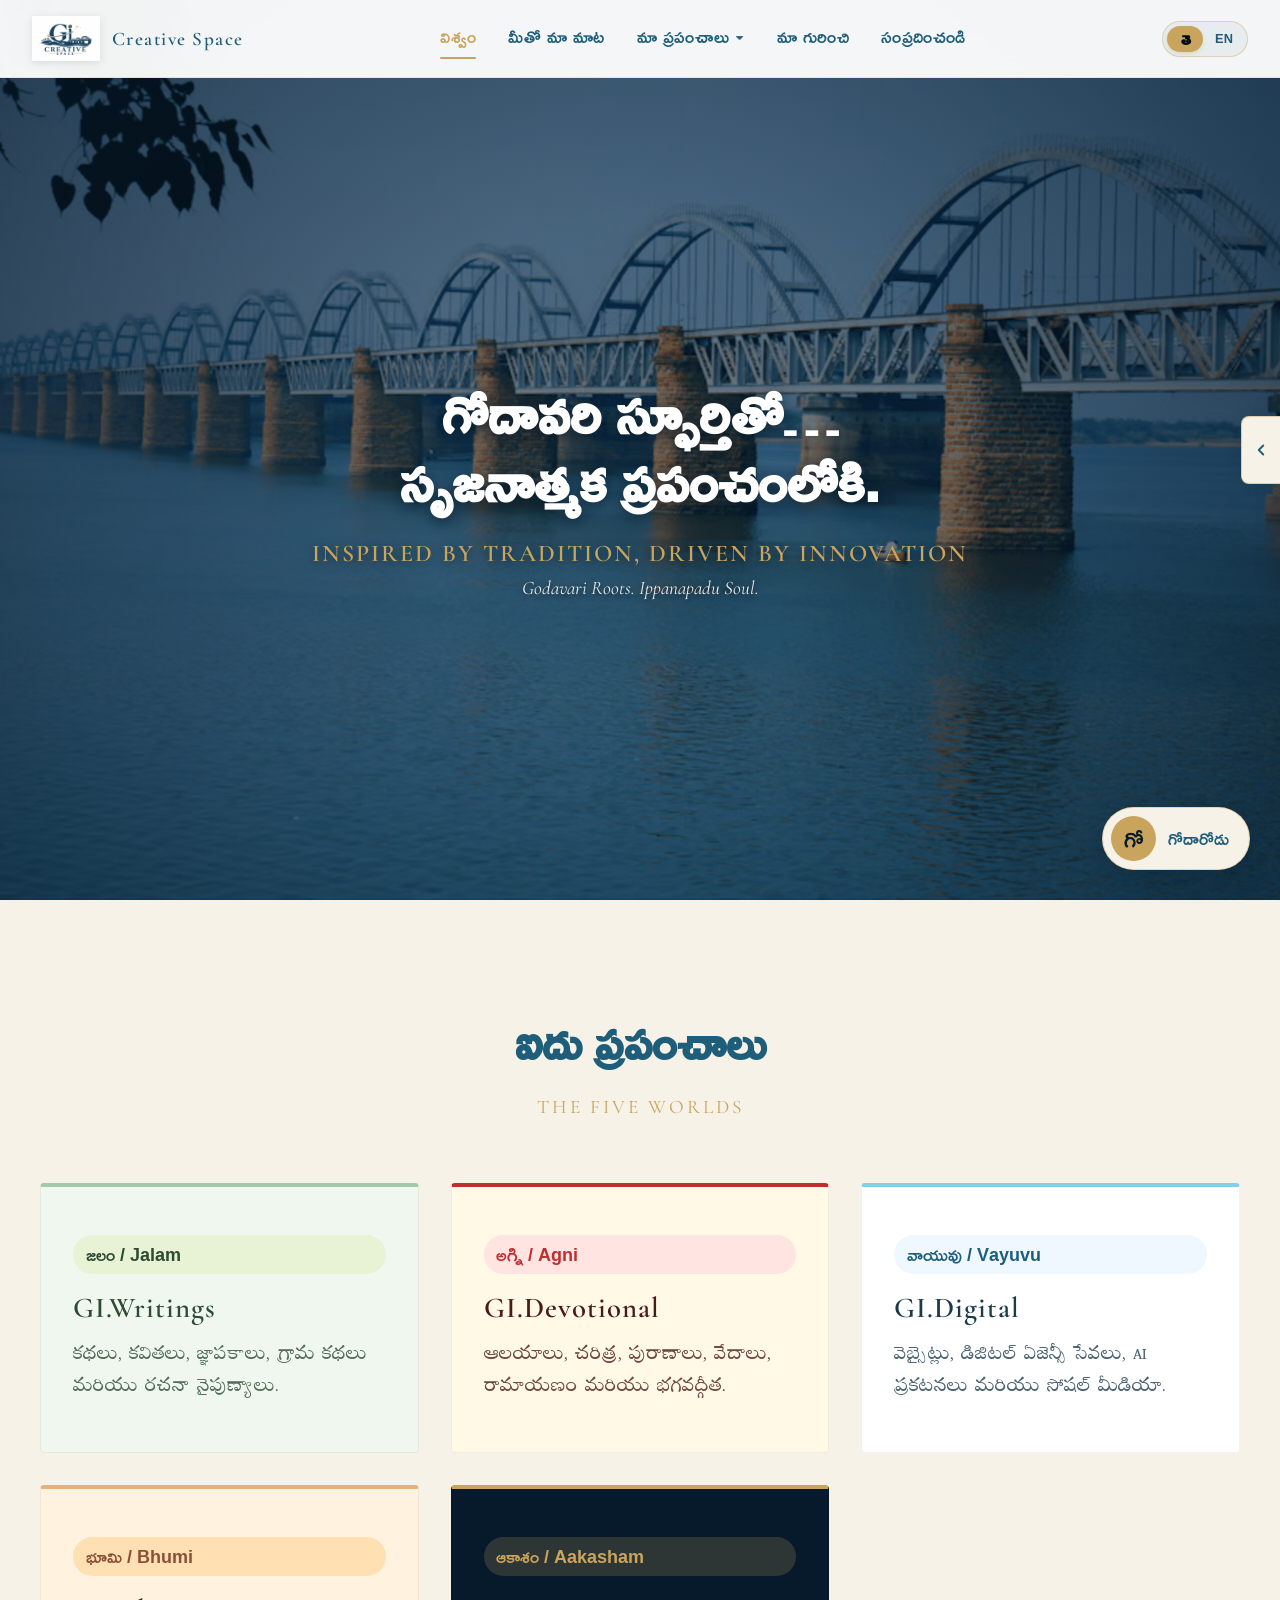
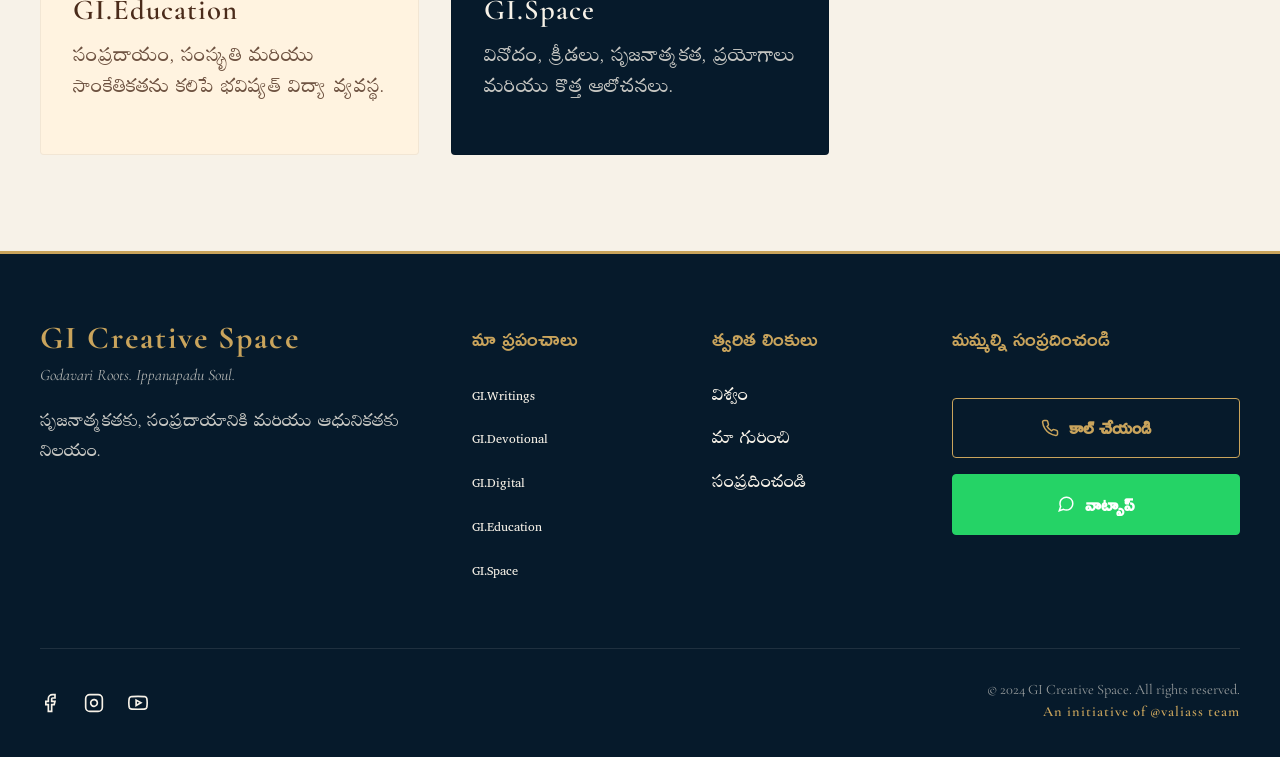
==== commit cbe67a29: "Update index.html" ====
--- a/index.html
+++ b/index.html
@@ -1,6 +1,9 @@
 <!DOCTYPE html>
 <html lang="te">
 <head>
+    <meta http-equiv="Cache-Control" content="no-cache, no-store, must-revalidate">
+<meta http-equiv="Pragma" content="no-cache">
+<meta http-equiv="Expires" content="0">
     <meta charset="UTF-8">
     <meta name="viewport" content="width=device-width, initial-scale=1.0">
     <title>GI Creative Space | Home</title>
--- a/css/main.css
+++ b/css/main.css
@@ -82,7 +82,7 @@
 @keyframes fadeIn { to { opacity: 1; } }
 
 .telugu-prompt { font-family: var(--font-telugu-bold); font-size: 2rem; color: var(--ivory); margin-bottom: 0.2rem; }
-.english-prompt { font-size: 1.1rem; color: rgba(247, 242, 232, 0.5); font-style: italic; margin-bottom: 1.5rem; }
+.english-prompt { font-size: 1.1rem; color: rgba(247, 242, 232, 0.6); font-style: italic; margin-bottom: 1.5rem; }
 
 #visitor-form {
     display: flex; align-items: center; border-bottom: 1px solid var(--gold);
@@ -119,24 +119,21 @@
 @keyframes pageFadeIn { from { opacity: 0; background-color: var(--deep-space); } to { opacity: 1; background-color: var(--ivory); } }
 
 /* ==========================================
-   3. LOCKED PREMIUM HEADER
+   3. LOCKED PREMIUM HEADER (UPDATED TO WHITE)
    ========================================== */
 #main-header {
-    position: fixed;
-    top: 0; left: 0; width: 100%;
-    background: rgba(247, 242, 232, 0.85);
-    backdrop-filter: blur(15px);
-    -webkit-backdrop-filter: blur(15px);
-    border-bottom: 1px solid rgba(201, 164, 92, 0.15);
-    z-index: 1000;
-    transition: all 0.4s cubic-bezier(0.4, 0, 0.2, 1);
+    position: fixed; top: 0; left: 0; width: 100%;
+    background: rgba(255, 255, 255, 0.95); /* Pure White Glass */
+    backdrop-filter: blur(15px); -webkit-backdrop-filter: blur(15px);
+    border-bottom: 1px solid rgba(201, 164, 92, 0.2);
+    z-index: 1000; transition: all 0.4s cubic-bezier(0.4, 0, 0.2, 1);
     padding: 1rem 0;
 }
 #main-header.scrolled {
     padding: 0.5rem 0;
-    background: rgba(247, 242, 232, 0.98);
+    background: rgba(255, 255, 255, 0.98); /* Solid White on scroll */
     box-shadow: 0 4px 30px rgba(6, 26, 43, 0.08);
-    border-bottom: 1px solid rgba(201, 164, 92, 0.3);
+    border-bottom: 1px solid rgba(201, 164, 92, 0.4);
 }
 .header-inner {
     max-width: 1400px; margin: 0 auto; padding: 0 2rem;
@@ -146,7 +143,7 @@
 .header-logo { text-decoration: none; display: flex; align-items: center; gap: 12px; color: var(--river-blue); }
 .header-logo .logo-img { height: 45px; width: auto; object-fit: contain; filter: drop-shadow(0 2px 4px rgba(0,0,0,0.1)); transition: transform 0.3s ease; }
 .header-logo:hover .logo-img { transform: scale(1.05); }
-.header-logo .brand-name { font-size: 1.2rem; font-weight: 400; letter-spacing: 1.5px; font-family: var(--font-english); color: var(--river-blue); }
+.header-logo .brand-name { font-size: 1.2rem; font-weight: 600; letter-spacing: 1.5px; font-family: var(--font-english); color: var(--river-blue); }
 
 .main-nav ul { list-style: none; display: flex; gap: 2rem; }
 .main-nav a { text-decoration: none; color: var(--river-blue); position: relative; transition: color 0.3s ease; padding-bottom: 5px; display: inline-block; }
@@ -154,13 +151,12 @@
 .main-nav a:hover::after, .main-nav a.active::after { width: 100%; }
 .main-nav a:hover, .main-nav a.active { color: var(--gold); }
 .main-nav a .lang-te { font-family: var(--font-telugu-bold); font-size: 1.15rem; letter-spacing: 0.5px; }
-.main-nav a .lang-en { font-family: var(--font-english); font-size: 1.1rem; letter-spacing: 1.5px; text-transform: uppercase; font-weight: 600; }
 
 /* Dropdown */
 .dropdown { position: relative; }
 .dropdown-content {
     display: none; position: absolute; top: 100%; left: 50%; transform: translateX(-50%);
-    background: var(--ivory); min-width: 220px; box-shadow: 0 10px 30px rgba(6, 26, 43, 0.15);
+    background: #fff; min-width: 220px; box-shadow: 0 10px 30px rgba(6, 26, 43, 0.15);
     border-top: 3px solid var(--gold); border-radius: 0 0 4px 4px; padding: 1rem 0; z-index: 1001;
 }
 .dropdown:hover .dropdown-content { display: block; animation: slideDown 0.3s ease forwards; }
@@ -201,8 +197,7 @@
     background-color: var(--river-blue); 
     background-image: linear-gradient(rgba(6, 26, 43, 0.6), rgba(6, 26, 43, 0.4)), url('../assets/images/hero/godavari-hero.jpg'); 
     background-size: cover; background-position: center; background-attachment: fixed;
-    color: var(--ivory);
-    padding-top: 80px;
+    color: var(--ivory); padding-top: 80px;
 }
 .hero-overlay { position: absolute; top: 0; left: 0; width: 100%; height: 100%; background: radial-gradient(circle, transparent 30%, rgba(6, 26, 43, 0.5) 100%); }
 .hero-content { position: relative; z-index: 2; padding: 2rem; }
@@ -243,60 +238,37 @@
    7. PREMIUM RIGHT SIDE SOCIAL RIBBON
    ========================================== */
 .social-sidebar {
-    position: fixed; top: 50%; right: 0; left: auto; /* RIGHT SIDE */
+    position: fixed; top: 50%; right: 0; left: auto;
     transform: translateY(-50%);
-    z-index: 2000; display: flex; align-items: center; justify-content: flex-end;
-}
-
-/* The Glowing Tab Button */
+    z-index: 9999; display: flex; align-items: center; justify-content: flex-end;
+}
 .social-toggle-btn {
     position: relative; z-index: 2;
-    background: var(--ivory);
-    border: 1px solid rgba(201, 164, 92, 0.5);
-    border-right: none; /* Border on left side only */
-    padding: 24px 10px;
-    border-radius: 8px 0 0 8px; /* Rounded on the left */
-    cursor: pointer; color: var(--river-blue);
-    box-shadow: -2px 0 15px rgba(0, 0, 0, 0.05);
-    transition: all 0.3s ease;
+    background: var(--ivory); border: 1px solid rgba(201, 164, 92, 0.5); border-right: none;
+    padding: 24px 10px; border-radius: 8px 0 0 8px; cursor: pointer; color: var(--river-blue);
+    box-shadow: -2px 0 15px rgba(0, 0, 0, 0.05); transition: all 0.3s ease;
     display: flex; align-items: center; justify-content: center;
 }
-.social-toggle-btn:hover {
-    color: var(--gold); background: #fff;
-    box-shadow: -5px 0 20px rgba(201, 164, 92, 0.3);
-    border-color: var(--gold);
-}
+.social-toggle-btn:hover { color: var(--gold); background: #fff; box-shadow: -5px 0 20px rgba(201, 164, 92, 0.3); border-color: var(--gold); }
 .social-toggle-btn svg { transition: transform 0.4s cubic-bezier(0.4, 0, 0.2, 1); }
-.social-sidebar.is-open .social-toggle-btn svg { transform: rotate(180deg); } /* Flips arrow */
-
-/* The Sliding Panel */
+.social-sidebar.is-open .social-toggle-btn svg { transform: rotate(180deg); }
+
 .social-sidebar .social-ribbon {
     position: absolute; right: 0; left: auto; top: 50%;
-    transform: translateY(-50%) translateX(100%); /* Hidden to the RIGHT */
-    background: rgba(247, 242, 232, 0.95);
-    backdrop-filter: blur(10px);
-    display: flex; flex-direction: column; gap: 1.5rem;
-    padding: 1.5rem 1.2rem;
+    transform: translateY(-50%) translateX(100%);
+    background: rgba(247, 242, 232, 0.95); backdrop-filter: blur(10px);
+    display: flex; flex-direction: column; gap: 1.5rem; padding: 1.5rem 1.2rem;
     border: 1px solid rgba(201, 164, 92, 0.4); border-right: none;
-    border-radius: 8px 0 0 8px; /* Rounded on the left */
-    box-shadow: -5px 0 25px rgba(0, 0, 0, 0.1);
-    transition: transform 0.4s cubic-bezier(0.4, 0, 0.2, 1);
-    z-index: 1;
-}
-
-/* Slide out to the LEFT */
-.social-sidebar.is-open .social-ribbon {
-    transform: translateY(-50%) translateX(-40px); /* -40px is the width of the button */
-}
-
+    border-radius: 8px 0 0 8px; box-shadow: -5px 0 25px rgba(0, 0, 0, 0.1);
+    transition: transform 0.4s cubic-bezier(0.4, 0, 0.2, 1); z-index: 1;
+}
+.social-sidebar.is-open .social-ribbon { transform: translateY(-50%) translateX(-40px); }
 .social-sidebar .social-ribbon a {
-    color: var(--river-blue); text-decoration: none;
-    transition: all 0.3s ease; display: flex; align-items: center; justify-content: center;
+    color: var(--river-blue); text-decoration: none; transition: all 0.3s ease;
+    display: flex; align-items: center; justify-content: center;
     padding: 10px; border-radius: 50%; background: rgba(31, 94, 122, 0.05);
 }
-.social-sidebar .social-ribbon a:hover {
-    color: var(--gold); background: rgba(201, 164, 92, 0.15); transform: scale(1.1);
-}
+.social-sidebar .social-ribbon a:hover { color: var(--gold); background: rgba(201, 164, 92, 0.15); transform: scale(1.1); }
 
 /* ==========================================
    8. FOOTER & GODARODU FAB
@@ -318,11 +290,9 @@
 .wa-btn { background: #25D366; border: 1px solid #25D366; color: #fff; }
 .wa-btn:hover { background: #128C7E; border-color: #128C7E; }
 .footer-bottom { max-width: 1200px; margin: 0 auto; padding-top: 2rem; border-top: 1px solid rgba(247, 242, 232, 0.1); display: flex; justify-content: space-between; align-items: center; }
-
 .footer-socials { display: flex; gap: 1.5rem; }
 .footer-socials a { color: var(--ivory); text-decoration: none; transition: color 0.3s ease, transform 0.3s ease; display: flex; align-items: center; justify-content: center; }
 .footer-socials a:hover { color: var(--gold); transform: translateY(-3px); }
-
 .footer-legal { text-align: right; }
 .footer-legal p { font-size: 0.9rem; color: rgba(247, 242, 232, 0.6); margin-bottom: 0.3rem; }
 .footer-signature { font-family: var(--font-english); font-weight: 600; color: var(--gold) !important; letter-spacing: 1px; }
@@ -343,7 +313,7 @@
     .mobile-menu-btn { display: block; background: transparent; border: none; cursor: pointer; z-index: 1001; }
     .desktop-only-actions { display: none; }
 
-    .main-nav { position: fixed; top: 0; left: 0; width: 100%; height: 100vh; background: rgba(247, 242, 232, 0.98); backdrop-filter: blur(15px); display: flex; flex-direction: column; justify-content: center; align-items: center; transform: translateY(-100%); transition: transform 0.5s cubic-bezier(0.4, 0.0, 0.2, 1); z-index: 1000; }
+    .main-nav { position: fixed; top: 0; left: 0; width: 100%; height: 100vh; background: rgba(255, 255, 255, 0.98); backdrop-filter: blur(15px); display: flex; flex-direction: column; justify-content: center; align-items: center; transform: translateY(-100%); transition: transform 0.5s cubic-bezier(0.4, 0.0, 0.2, 1); z-index: 1000; }
     .main-nav.mobile-open { transform: translateY(0); }
     .main-nav ul { flex-direction: column; align-items: center; gap: 2rem; width: 100%; }
     .main-nav a { font-size: 1.8rem; }
@@ -354,8 +324,6 @@
     .dropdown-content a { justify-content: center; gap: 10px; padding: 0.5rem; }
 
     .mobile-only-toggle { display: flex; margin-top: 2rem; }
-    
-    /* Hide the right-side ribbon on mobile to save space */
     .social-sidebar { display: none; }
 
     .hero-section { padding-top: 60px; background-attachment: scroll; }
@@ -383,3 +351,203 @@
     .entrance-exit { transform: none; }
     #space-entrance, #homepage { transition: opacity 0.5s ease; }
 }
+
+/* ==========================================
+   10. PREMIUM ENGLISH TYPOGRAPHY OVERRIDES
+   ========================================== */
+.main-nav a .lang-en { 
+    font-family: var(--font-english); 
+    font-size: 1.05rem; 
+    letter-spacing: 1.5px; 
+    text-transform: uppercase; 
+    font-weight: 700; 
+    color: var(--space-blue); 
+    text-shadow: 0 1px 2px rgba(0,0,0,0.05); 
+}
+.main-nav a:hover .lang-en, .main-nav a.active .lang-en { color: var(--gold); }
+.dropdown-content a .lang-en { font-weight: 700; color: var(--space-blue); }
+.dropdown-content a:hover .lang-en { color: var(--gold); }
+body.english-mode .footer-links a { font-family: var(--font-english); font-weight: 600; font-size: 1.05rem; letter-spacing: 1px; }
+
+/* ==========================================
+   11. GODARODU CHATBOT PAGE STYLES
+   ========================================== */
+.chatbot-page {
+    padding-top: 100px;
+    padding-bottom: 50px;
+    min-height: 100vh;
+    display: flex;
+    justify-content: center;
+    align-items: center;
+    background-color: var(--ivory);
+}
+.chat-container {
+    width: 100%;
+    max-width: 800px;
+    height: 80vh;
+    background: #fff;
+    border-radius: 12px;
+    box-shadow: 0 15px 40px rgba(6, 26, 43, 0.1);
+    border: 1px solid rgba(201, 164, 92, 0.3);
+    display: flex;
+    flex-direction: column;
+    overflow: hidden;
+}
+.chat-header {
+    display: flex;
+    align-items: center;
+    gap: 15px;
+    padding: 1.5rem 2rem;
+    background: var(--space-blue);
+    color: var(--ivory);
+    border-bottom: 3px solid var(--gold);
+}
+.chat-header h2 {
+    font-family: var(--font-telugu-bold);
+    font-size: 1.8rem;
+    margin-bottom: 0.2rem;
+    color: var(--gold);
+}
+.chat-header p {
+    font-family: var(--font-telugu);
+    font-size: 1.1rem;
+    color: rgba(247, 242, 232, 0.8);
+}
+.godarodu-avatar.large {
+    width: 55px;
+    height: 55px;
+    font-size: 2rem;
+}
+.chat-messages {
+    flex: 1;
+    padding: 2rem;
+    overflow-y: auto;
+    display: flex;
+    flex-direction: column;
+    gap: 1rem;
+    background: #FAFAFA;
+}
+.chat-bubble {
+    max-width: 75%;
+    padding: 1rem 1.5rem;
+    border-radius: 12px;
+    font-size: 1.1rem;
+    line-height: 1.5;
+    font-family: var(--font-telugu);
+    animation: popIn 0.3s ease forwards;
+}
+@keyframes popIn {
+    from { opacity: 0; transform: translateY(10px); }
+    to { opacity: 1; transform: translateY(0); }
+}
+.chat-bubble.bot {
+    background: #fff;
+    color: var(--river-blue);
+    border: 1px solid rgba(31, 94, 122, 0.1);
+    align-self: flex-start;
+    border-bottom-left-radius: 2px;
+    box-shadow: 0 2px 5px rgba(0,0,0,0.02);
+}
+.chat-bubble.user {
+    background: var(--river-blue);
+    color: var(--ivory);
+    align-self: flex-end;
+    border-bottom-right-radius: 2px;
+    font-family: var(--font-english);
+    font-weight: 600;
+}
+.chat-bubble .lang-en {
+    font-family: var(--font-english);
+    font-size: 0.95rem;
+    opacity: 0.8;
+}
+.chat-link {
+    display: inline-block;
+    margin-top: 10px;
+    color: var(--gold);
+    font-weight: 600;
+    text-decoration: none;
+    border-bottom: 1px solid var(--gold);
+    transition: color 0.3s ease;
+}
+.chat-link:hover {
+    color: var(--river-blue);
+    border-color: var(--river-blue);
+}
+.quick-replies {
+    display: flex;
+    flex-wrap: wrap;
+    gap: 8px;
+    padding: 1rem 2rem;
+    background: #FAFAFA;
+}
+.quick-reply-btn {
+    background: #fff;
+    border: 1px solid var(--gold);
+    color: var(--river-blue);
+    padding: 8px 16px;
+    border-radius: 20px;
+    cursor: pointer;
+    font-family: var(--font-telugu);
+    font-size: 1rem;
+    transition: all 0.3s ease;
+    box-shadow: 0 2px 5px rgba(0,0,0,0.05);
+}
+.quick-reply-btn:hover {
+    background: var(--gold);
+    color: var(--space-blue);
+    transform: translateY(-2px);
+}
+.quick-reply-btn .lang-en {
+    font-family: var(--font-english);
+    font-size: 0.85rem;
+    font-weight: 600;
+}
+.chat-input-area {
+    padding: 1rem 2rem;
+    background: #fff;
+    border-top: 1px solid rgba(0,0,0,0.05);
+}
+#chat-form {
+    display: flex;
+    gap: 10px;
+    align-items: center;
+}
+#chat-input {
+    flex: 1;
+    padding: 1rem 1.5rem;
+    border: 1px solid rgba(31, 94, 122, 0.2);
+    border-radius: 30px;
+    font-family: var(--font-telugu);
+    font-size: 1.1rem;
+    outline: none;
+    transition: border-color 0.3s ease;
+}
+#chat-input:focus {
+    border-color: var(--gold);
+}
+#chat-form button {
+    background: var(--space-blue);
+    color: var(--ivory);
+    border: none;
+    width: 50px;
+    height: 50px;
+    border-radius: 50%;
+    display: flex;
+    justify-content: center;
+    align-items: center;
+    cursor: pointer;
+    transition: background 0.3s ease, transform 0.3s ease;
+}
+#chat-form button:hover {
+    background: var(--gold);
+    transform: scale(1.05);
+}
+@media (max-width: 900px) {
+    .chatbot-page { padding-top: 80px; }
+    .chat-container { height: 85vh; border-radius: 0; border: none; }
+    .chat-bubble { max-width: 90%; font-size: 1rem; }
+    .chat-header h2 { font-size: 1.5rem; }
+    .godarodu-avatar.large { width: 45px; height: 45px; font-size: 1.5rem; }
+    .chat-messages, .quick-replies, .chat-input-area { padding: 1rem; }
+}
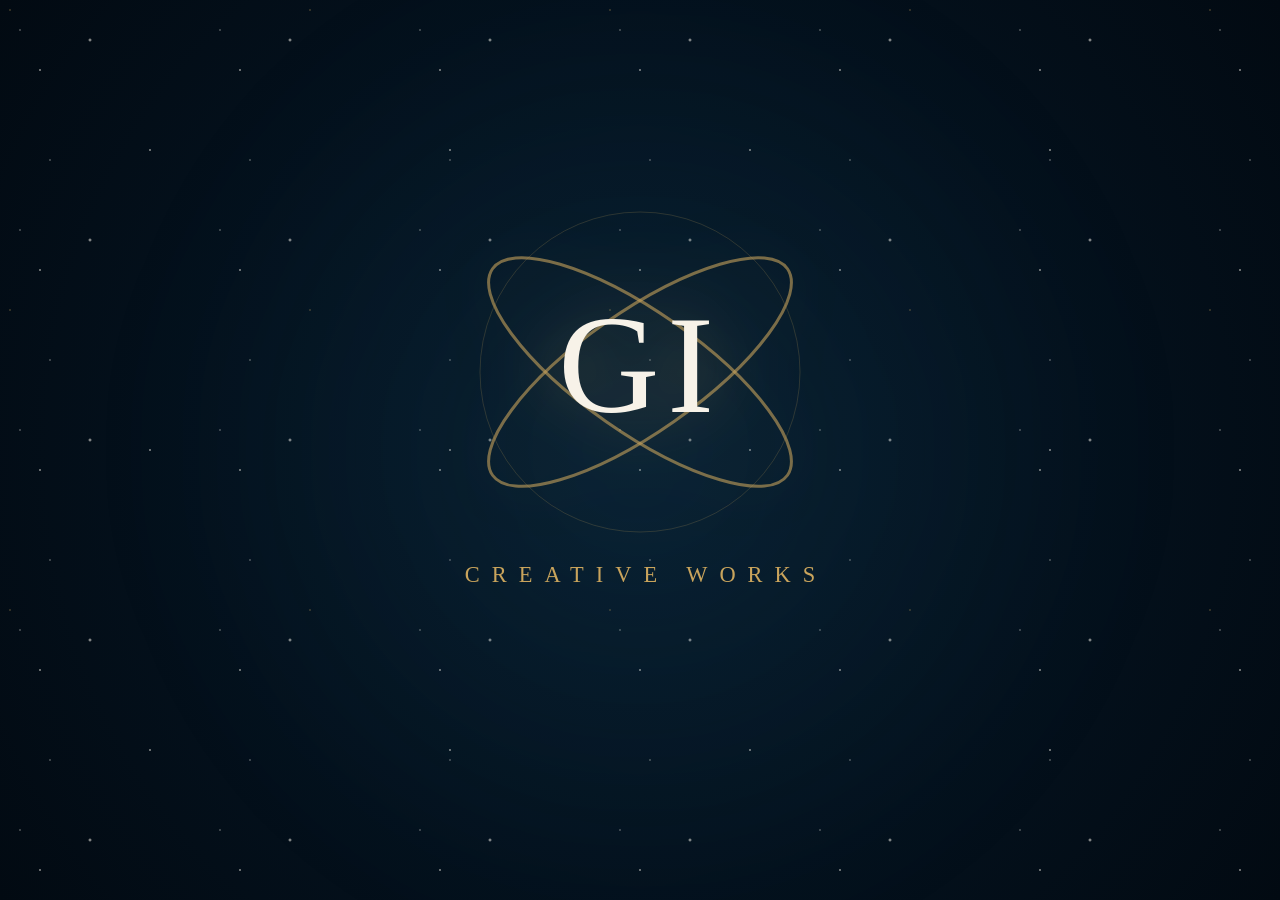
==== commit 2eaff5e3: "Rename deepseek_html_20261017_147469.html to index.html" ====
--- a/index.html
+++ b/index.html
@@ -2,216 +2,63 @@
 <html lang="te">
 <head>
     <meta http-equiv="Cache-Control" content="no-cache, no-store, must-revalidate">
-<meta http-equiv="Pragma" content="no-cache">
-<meta http-equiv="Expires" content="0">
+    <meta http-equiv="Pragma" content="no-cache">
+    <meta http-equiv="Expires" content="0">
     <meta charset="UTF-8">
     <meta name="viewport" content="width=device-width, initial-scale=1.0">
-    <title>GI Creative Space | Home</title>
+    <title>GI Creative Works | Entrance</title>
+    
+    <link rel="icon" type="image/png" href="assets/icons/favicon.png">
     <link rel="stylesheet" href="css/main.css">
-    
-    <!-- PWA & Favicon -->
-    <meta name="theme-color" content="#1F5E7A">
+    <meta name="theme-color" content="#061A2B">
     <link rel="manifest" href="manifest.json">
     <link rel="apple-touch-icon" href="assets/icons/icon-192x192.png">
-    <link rel="icon" type="image/png" href="assets/icons/favicon.png">
     
-    <!-- Google Fonts -->
     <link rel="preconnect" href="https://fonts.googleapis.com">
     <link rel="preconnect" href="https://fonts.gstatic.com" crossorigin>
-    <link href="https://fonts.googleapis.com/css2?family=Cormorant+Garamond:wght@300;400;600&family=Peddana&family=Ramabhadra&display=swap" rel="stylesheet">
+    <link href="https://fonts.googleapis.com/css2?family=Cormorant+Garamond:wght@300;400;600;700&family=Peddana&family=Ramabhadra&display=swap" rel="stylesheet">
 </head>
-<body class="homepage-body fade-in-page">
+<body class="entrance-body">
 
-    <!-- PREMIUM RIGHT SIDE SOCIAL RIBBON -->
-    <div class="social-sidebar" id="social-sidebar">
-        <button id="social-toggle-btn" class="social-toggle-btn" aria-label="Toggle Social Media">
-            <!-- Arrow pointing left (to open) -->
-            <svg width="18" height="18" viewBox="0 0 24 24" fill="none" stroke="currentColor" stroke-width="2.5" stroke-linecap="round" stroke-linejoin="round">
-                <path d="M15 18l-6-6 6-6"/>
-            </svg>
-        </button>
-        <div class="social-ribbon" id="social-ribbon">
-            <!-- Official SVGs -->
-            <a href="#" aria-label="Facebook" title="Facebook">
-                <svg width="22" height="22" viewBox="0 0 24 24" fill="none" stroke="currentColor" stroke-width="2" stroke-linecap="round" stroke-linejoin="round"><path d="M18 2h-3a5 5 0 0 0-5 5v3H7v4h3v8h4v-8h3l1-4h-4V7a1 1 0 0 1 1-1h3z"></path></svg>
-            </a>
-            <a href="#" aria-label="Instagram" title="Instagram">
-                <svg width="22" height="22" viewBox="0 0 24 24" fill="none" stroke="currentColor" stroke-width="2" stroke-linecap="round" stroke-linejoin="round"><rect x="2" y="2" width="20" height="20" rx="5" ry="5"></rect><path d="M16 11.37A4 4 0 1 1 12.63 8 4 4 0 0 1 16 11.37z"></path><line x1="17.5" y1="6.5" x2="17.51" y2="6.5"></line></svg>
-            </a>
-            <a href="#" aria-label="YouTube" title="YouTube">
-                <svg width="22" height="22" viewBox="0 0 24 24" fill="none" stroke="currentColor" stroke-width="2" stroke-linecap="round" stroke-linejoin="round"><path d="M22.54 6.42a2.78 2.78 0 0 0-1.94-2C18.88 4 12 4 12 4s-6.88 0-8.6.46a2.78 2.78 0 0 0-1.94 2A29 29 0 0 0 1 11.75a29 29 0 0 0 .46 5.33 2.78 2.78 0 0 0 1.94 2c1.72.46 8.6.46 8.6.46s6.88 0 8.6-.46a2.78 2.78 0 0 0 1.94-2 29 29 0 0 0 .46-5.33 29 29 0 0 0-.46-5.33z"></path><polygon points="9.75 15.02 15.5 11.75 9.75 8.48 9.75 15.02"></polygon></svg>
-            </a>
-            <a href="#" aria-label="WhatsApp" title="WhatsApp">
-                <svg width="22" height="22" viewBox="0 0 24 24" fill="none" stroke="currentColor" stroke-width="2" stroke-linecap="round" stroke-linejoin="round"><path d="M21 11.5a8.38 8.38 0 0 1-.9 3.8 8.5 8.5 0 0 1-7.6 4.7 8.38 8.38 0 0 1-3.8-.9L3 21l1.9-5.7a8.38 8.38 0 0 1-.9-3.8 8.5 8.5 0 0 1 4.7-7.6 8.38 8.38 0 0 1 3.8-.9h.5a8.48 8.48 0 0 1 8 8v.5z"></path></svg>
-            </a>
+    <div id="space-entrance" class="entrance-active">
+        <div class="space-bg">
+            <div class="stars"></div>
+            <div class="stars2"></div>
+            <div class="nebula"></div>
+        </div>
+
+        <div class="entrance-content">
+            <!-- GIANT GI MONOGRAM -->
+            <div class="logo-container">
+                <svg class="giant-gi-logo" viewBox="0 0 200 200" xmlns="http://www.w3.org/2000/svg">
+                    <ellipse cx="100" cy="100" rx="90" ry="30" transform="rotate(-35 100 100)" fill="none" stroke="var(--gold)" stroke-width="1.5" opacity="0.6"/>
+                    <ellipse cx="100" cy="100" rx="90" ry="30" transform="rotate(35 100 100)" fill="none" stroke="var(--gold)" stroke-width="1.5" opacity="0.6"/>
+                    <ellipse cx="100" cy="100" rx="80" ry="80" fill="none" stroke="var(--gold)" stroke-width="0.5" opacity="0.2"/>
+                    <text x="100" y="120" font-family="Cormorant Garamond, serif" font-size="70" fill="var(--ivory)" text-anchor="middle" font-weight="300" letter-spacing="4">GI</text>
+                </svg>
+                <h1 class="brand-title">CREATIVE WORKS</h1>
+            </div>
+
+            <!-- Name Prompt -->
+            <div id="name-prompt" class="fade-in">
+                <p class="telugu-prompt lang-te">మీ పేరు చెప్పండి</p>
+                <p class="english-prompt lang-en">May I know your name?</p>
+                <form id="visitor-form">
+                    <input type="text" id="visitor-name" placeholder="Your Name" autocomplete="off" required>
+                    <button type="submit" aria-label="Enter">
+                        <svg width="24" height="24" viewBox="0 0 24 24" fill="none" stroke="currentColor" stroke-width="1.5"><path d="M5 12h14M12 5l7 7-7 7"/></svg>
+                    </button>
+                </form>
+            </div>
+
+            <!-- Personalized Welcome -->
+            <div id="personal-welcome" class="hidden">
+                <h2 id="welcome-message" class="welcome-text"></h2>
+                <p class="welcome-sub lang-te">సృజనాత్మక ప్రపంచంలోకి స్వాగతం</p>
+                <p class="welcome-sub lang-en">Welcome to the Creative World</p>
+            </div>
         </div>
     </div>
-
-    <header id="main-header" class="header-visible">
-        <div class="header-inner">
-            <a href="home.html" class="header-logo">
-                <img src="assets/logo/logo.png" alt="GI Creative Space Logo" class="logo-img">
-                <span class="brand-name">Creative Space</span>
-            </a>
-
-            <button id="mobile-menu-btn" class="mobile-menu-btn" aria-label="Open Menu">
-                <svg width="30" height="30" viewBox="0 0 24 24" fill="none" stroke="var(--river-blue)" stroke-width="2"><path d="M3 12h18M3 6h18M3 18h18"/></svg>
-            </button>
-
-            <nav class="main-nav" id="main-nav">
-                <ul>
-                    <li><a href="home.html" class="active"><span class="lang-te">విశ్వం</span><span class="lang-en">Universe</span></a></li>
-                    <li><a href="#meetho-maa-maata"><span class="lang-te">మీతో మా మాట</span><span class="lang-en">Our Words</span></a></li>
-                    <li class="dropdown">
-                        <a href="#vibhagalu" class="dropbtn">
-                            <span class="lang-te">మా ప్రపంచాలు ▾</span>
-                            <span class="lang-en">Our Worlds ▾</span>
-                        </a>
-                        <div class="dropdown-content">
-                            <a href="pages/gi_writings.html"><span class="lang-te">GI.Writings (జలం)</span><span class="lang-en">GI.Writings (Water)</span></a>
-                            <a href="pages/gi_devotional.html"><span class="lang-te">GI.Devotional (అగ్ని)</span><span class="lang-en">GI.Devotional (Fire)</span></a>
-                            <a href="pages/gi_digital.html"><span class="lang-te">GI.Digital (వాయువు)</span><span class="lang-en">GI.Digital (Air)</span></a>
-                            <a href="pages/gi_education.html"><span class="lang-te">GI.Education (భూమి)</span><span class="lang-en">GI.Education (Earth)</span></a>
-                            <a href="pages/gi_space.html"><span class="lang-te">GI.Space (ఆకాశం)</span><span class="lang-en">GI.Space (Space)</span></a>
-                        </div>
-                    </li>
-                    <li><a href="pages/about.html"><span class="lang-te">మా గురించి</span><span class="lang-en">About Us</span></a></li>
-                    <li><a href="pages/contact.html"><span class="lang-te">సంప్రదించండి</span><span class="lang-en">Contact Us</span></a></li>
-                </ul>
-                
-                <div class="mobile-only-toggle">
-                    <div class="lang-toggle-wrapper">
-                        <button class="lang-toggle" aria-label="Toggle Language">
-                            <span class="lang-option te-option active">తె</span>
-                            <span class="lang-option en-option">EN</span>
-                            <div class="lang-slider"></div>
-                        </button>
-                    </div>
-                </div>
-            </nav>
-
-            <div class="header-actions desktop-only-actions">
-                <div class="lang-toggle-wrapper">
-                    <button class="lang-toggle" aria-label="Toggle Language">
-                        <span class="lang-option te-option active">తె</span>
-                        <span class="lang-option en-option">EN</span>
-                        <div class="lang-slider"></div>
-                    </button>
-                </div>
-            </div>
-        </div>
-    </header>
-
-    <section class="hero-section">
-        <div class="hero-overlay"></div>
-        <div class="hero-content">
-            <h1 class="telugu-headline">గోదావరి స్ఫూర్తితో…<br>సృజనాత్మక ప్రపంచంలోకి.</h1>
-            <p class="english-subhead">Inspired by Tradition, Driven by Innovation</p>
-            <p class="brand-identity">Godavari Roots. Ippanapadu Soul.</p>
-        </div>
-    </section>
-    
-    <section class="five-worlds-section" id="vibhagalu">
-        <div class="section-header">
-            <h2 class="telugu-title">ఐదు ప్రపంచాలు</h2>
-            <p class="english-subtitle">The Five Worlds</p>
-        </div>
-        
-        <div class="worlds-grid">
-            <a href="pages/gi_writings.html" class="world-card world-writings">
-                <span class="element-tag">జలం / Jalam</span>
-                <h3>GI.Writings</h3>
-                <p>కథలు, కవితలు, జ్ఞాపకాలు, గ్రామ కథలు మరియు రచనా నైపుణ్యాలు.</p>
-            </a>
-            <a href="pages/gi_devotional.html" class="world-card world-devotional">
-                <span class="element-tag">అగ్ని / Agni</span>
-                <h3>GI.Devotional</h3>
-                <p>ఆలయాలు, చరిత్ర, పురాణాలు, వేదాలు, రామాయణం మరియు భగవద్గీత.</p>
-            </a>
-            <a href="pages/gi_digital.html" class="world-card world-digital">
-                <span class="element-tag">వాయువు / Vayuvu</span>
-                <h3>GI.Digital</h3>
-                <p>వెబ్సైట్లు, డిజిటల్ ఏజెన్సీ సేవలు, AI ప్రకటనలు మరియు సోషల్ మీడియా.</p>
-            </a>
-            <a href="pages/gi_education.html" class="world-card world-education">
-                <span class="element-tag">భూమి / Bhumi</span>
-                <h3>GI.Education</h3>
-                <p>సంప్రదాయం, సంస్కృతి మరియు సాంకేతికతను కలిపే భవిష్యత్ విద్యా వ్యవస్థ.</p>
-            </a>
-            <a href="pages/gi_space.html" class="world-card world-space">
-                <span class="element-tag">ఆకాశం / Aakasham</span>
-                <h3>GI.Space</h3>
-                <p>వినోదం, క్రీడలు, సృజనాత్మకత, ప్రయోగాలు మరియు కొత్త ఆలోచనలు.</p>
-            </a>
-        </div>
-    </section>
-
-    <footer class="main-footer">
-        <div class="footer-grid">
-            <div class="footer-brand">
-                <h2>GI Creative Space</h2>
-                <p class="footer-tagline">Godavari Roots. Ippanapadu Soul.</p>
-                <p class="footer-desc">
-                    <span class="lang-te">సృజనాత్మకతకు, సంప్రదాయానికి మరియు ఆధునికతకు నిలయం.</span>
-                    <span class="lang-en">A home for creativity, tradition, and innovation.</span>
-                </p>
-            </div>
-            <div class="footer-links">
-                <h3><span class="lang-te">మా ప్రపంచాలు</span><span class="lang-en">Our Worlds</span></h3>
-                <ul>
-                    <li><a href="pages/gi_writings.html">GI.Writings</a></li>
-                    <li><a href="pages/gi_devotional.html">GI.Devotional</a></li>
-                    <li><a href="pages/gi_digital.html">GI.Digital</a></li>
-                    <li><a href="pages/gi_education.html">GI.Education</a></li>
-                    <li><a href="pages/gi_space.html">GI.Space</a></li>
-                </ul>
-            </div>
-            <div class="footer-links">
-                <h3><span class="lang-te">త్వరిత లింకులు</span><span class="lang-en">Quick Links</span></h3>
-                <ul>
-                    <li><a href="home.html"><span class="lang-te">విశ్వం</span><span class="lang-en">Universe</span></a></li>
-                    <li><a href="pages/about.html"><span class="lang-te">మా గురించి</span><span class="lang-en">About Us</span></a></li>
-                    <li><a href="pages/contact.html"><span class="lang-te">సంప్రదించండి</span><span class="lang-en">Contact Us</span></a></li>
-                </ul>
-            </div>
-            <div class="footer-contact">
-                <h3><span class="lang-te">మమ్మల్ని సంప్రదించండి</span><span class="lang-en">Reach Out</span></h3>
-                <a href="tel:+91XXXXXXXXXX" class="footer-btn call-btn">
-                    <svg width="18" height="18" viewBox="0 0 24 24" fill="none" stroke="currentColor" stroke-width="2"><path d="M22 16.92v3a2 2 0 0 1-2.18 2 19.79 19.79 0 0 1-8.63-3.07 19.5 19.5 0 0 1-6-6 19.79 19.79 0 0 1-3.07-8.67A2 2 0 0 1 4.11 2h3a2 2 0 0 1 2 1.72 12.84 12.84 0 0 0 .7 2.81 2 2 0 0 1-.45 2.11L8.09 9.91a16 16 0 0 0 6 6l1.27-1.27a2 2 0 0 1 2.11-.45 12.84 12.84 0 0 0 2.81.7A2 2 0 0 1 22 16.92z"></path></svg>
-                    <span class="lang-te">కాల్ చేయండి</span><span class="lang-en">Call Us</span>
-                </a>
-                <a href="https://wa.me/91XXXXXXXXXX" target="_blank" rel="noopener noreferrer" class="footer-btn wa-btn">
-                    <svg width="18" height="18" viewBox="0 0 24 24" fill="none" stroke="currentColor" stroke-width="2"><path d="M21 11.5a8.38 8.38 0 0 1-.9 3.8 8.5 8.5 0 0 1-7.6 4.7 8.38 8.38 0 0 1-3.8-.9L3 21l1.9-5.7a8.38 8.38 0 0 1-.9-3.8 8.5 8.5 0 0 1 4.7-7.6 8.38 8.38 0 0 1 3.8-.9h.5a8.48 8.48 0 0 1 8 8v.5z"></path></svg>
-                    <span class="lang-te">వాట్సాప్</span><span class="lang-en">WhatsApp</span>
-                </a>
-            </div>
-        </div>
-        <div class="footer-bottom">
-            <div class="footer-socials">
-                <a href="#" aria-label="Facebook">
-                    <svg width="20" height="20" viewBox="0 0 24 24" fill="none" stroke="currentColor" stroke-width="2"><path d="M18 2h-3a5 5 0 0 0-5 5v3H7v4h3v8h4v-8h3l1-4h-4V7a1 1 0 0 1 1-1h3z"></path></svg>
-                </a>
-                <a href="#" aria-label="Instagram">
-                    <svg width="20" height="20" viewBox="0 0 24 24" fill="none" stroke="currentColor" stroke-width="2"><rect x="2" y="2" width="20" height="20" rx="5" ry="5"></rect><path d="M16 11.37A4 4 0 1 1 12.63 8 4 4 0 0 1 16 11.37z"></path><line x1="17.5" y1="6.5" x2="17.51" y2="6.5"></line></svg>
-                </a>
-                <a href="#" aria-label="YouTube">
-                    <svg width="20" height="20" viewBox="0 0 24 24" fill="none" stroke="currentColor" stroke-width="2"><path d="M22.54 6.42a2.78 2.78 0 0 0-1.94-2C18.88 4 12 4 12 4s-6.88 0-8.6.46a2.78 2.78 0 0 0-1.94 2A29 29 0 0 0 1 11.75a29 29 0 0 0 .46 5.33 2.78 2.78 0 0 0 1.94 2c1.72.46 8.6.46 8.6.46s6.88 0 8.6-.46a2.78 2.78 0 0 0 1.94-2 29 29 0 0 0 .46-5.33 29 29 0 0 0-.46-5.33z"></path><polygon points="9.75 15.02 15.5 11.75 9.75 8.48 9.75 15.02"></polygon></svg>
-                </a>
-            </div>
-            <div class="footer-legal">
-                <p>&copy; 2024 GI Creative Space. All rights reserved.</p>
-                <p class="footer-signature">An initiative of @valiass team</p>
-            </div>
-        </div>
-    </footer>
-
-    <a href="pages/godarodu.html" class="godarodu-fab" aria-label="Chat with Godarodu">
-        <div class="godarodu-avatar"><span>గో</span></div>
-        <div class="godarodu-text">
-            <span class="lang-te">గోదారోడు</span>
-            <span class="lang-en">Godarodu</span>
-        </div>
-    </a>
 
     <script src="js/main.js"></script>
 </body>
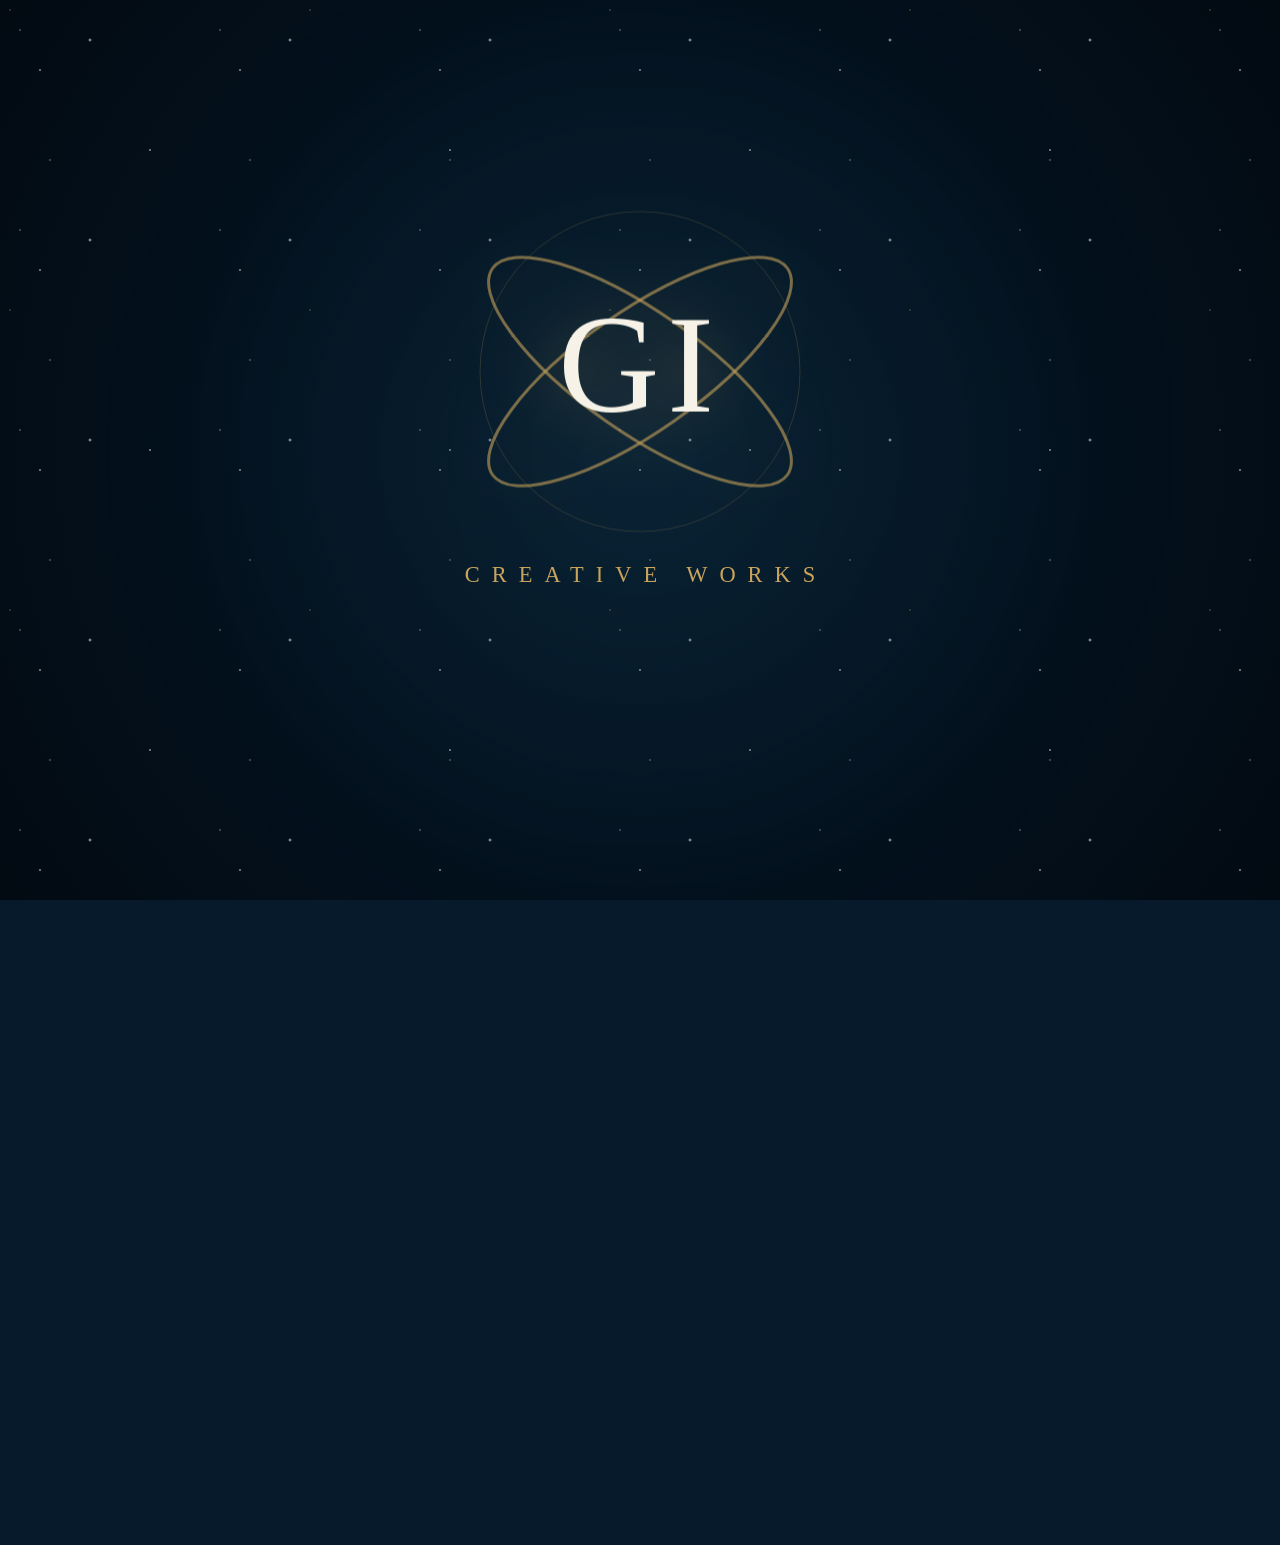
==== commit 3fc6c8c9: "Rename deepseek_html_20261017_cb7e30 (1).html to index.html" ====
--- a/index.html
+++ b/index.html
@@ -1,33 +1,44 @@
 <!DOCTYPE html>
 <html lang="te">
 <head>
+    <!-- Cache Control -->
     <meta http-equiv="Cache-Control" content="no-cache, no-store, must-revalidate">
     <meta http-equiv="Pragma" content="no-cache">
     <meta http-equiv="Expires" content="0">
+    
     <meta charset="UTF-8">
     <meta name="viewport" content="width=device-width, initial-scale=1.0">
     <title>GI Creative Works | Entrance</title>
     
+    <!-- PWA & Icons -->
     <link rel="icon" type="image/png" href="assets/icons/favicon.png">
-    <link rel="stylesheet" href="css/main.css">
     <meta name="theme-color" content="#061A2B">
     <link rel="manifest" href="manifest.json">
     <link rel="apple-touch-icon" href="assets/icons/icon-192x192.png">
     
+    <!-- Stylesheets -->
+    <link rel="stylesheet" href="css/main.css">
+    
+    <!-- Google Fonts -->
     <link rel="preconnect" href="https://fonts.googleapis.com">
     <link rel="preconnect" href="https://fonts.gstatic.com" crossorigin>
     <link href="https://fonts.googleapis.com/css2?family=Cormorant+Garamond:wght@300;400;600;700&family=Peddana&family=Ramabhadra&display=swap" rel="stylesheet">
 </head>
 <body class="entrance-body">
 
+    <!-- SPACE ENTRANCE CONTAINER -->
     <div id="space-entrance" class="entrance-active">
+        
+        <!-- Animated Space Background -->
         <div class="space-bg">
             <div class="stars"></div>
             <div class="stars2"></div>
             <div class="nebula"></div>
         </div>
 
+        <!-- Entrance Content -->
         <div class="entrance-content">
+            
             <!-- GIANT GI MONOGRAM -->
             <div class="logo-container">
                 <svg class="giant-gi-logo" viewBox="0 0 200 200" xmlns="http://www.w3.org/2000/svg">
@@ -39,27 +50,32 @@
                 <h1 class="brand-title">CREATIVE WORKS</h1>
             </div>
 
-            <!-- Name Prompt -->
+            <!-- Name Input Prompt -->
             <div id="name-prompt" class="fade-in">
                 <p class="telugu-prompt lang-te">మీ పేరు చెప్పండి</p>
                 <p class="english-prompt lang-en">May I know your name?</p>
+                
                 <form id="visitor-form">
                     <input type="text" id="visitor-name" placeholder="Your Name" autocomplete="off" required>
                     <button type="submit" aria-label="Enter">
-                        <svg width="24" height="24" viewBox="0 0 24 24" fill="none" stroke="currentColor" stroke-width="1.5"><path d="M5 12h14M12 5l7 7-7 7"/></svg>
+                        <svg width="24" height="24" viewBox="0 0 24 24" fill="none" stroke="currentColor" stroke-width="1.5">
+                            <path d="M5 12h14M12 5l7 7-7 7"/>
+                        </svg>
                     </button>
                 </form>
             </div>
 
-            <!-- Personalized Welcome -->
+            <!-- Personalized Welcome (Hidden initially) -->
             <div id="personal-welcome" class="hidden">
                 <h2 id="welcome-message" class="welcome-text"></h2>
                 <p class="welcome-sub lang-te">సృజనాత్మక ప్రపంచంలోకి స్వాగతం</p>
                 <p class="welcome-sub lang-en">Welcome to the Creative World</p>
             </div>
+            
         </div>
     </div>
 
+    <!-- Scripts -->
     <script src="js/main.js"></script>
 </body>
 </html>
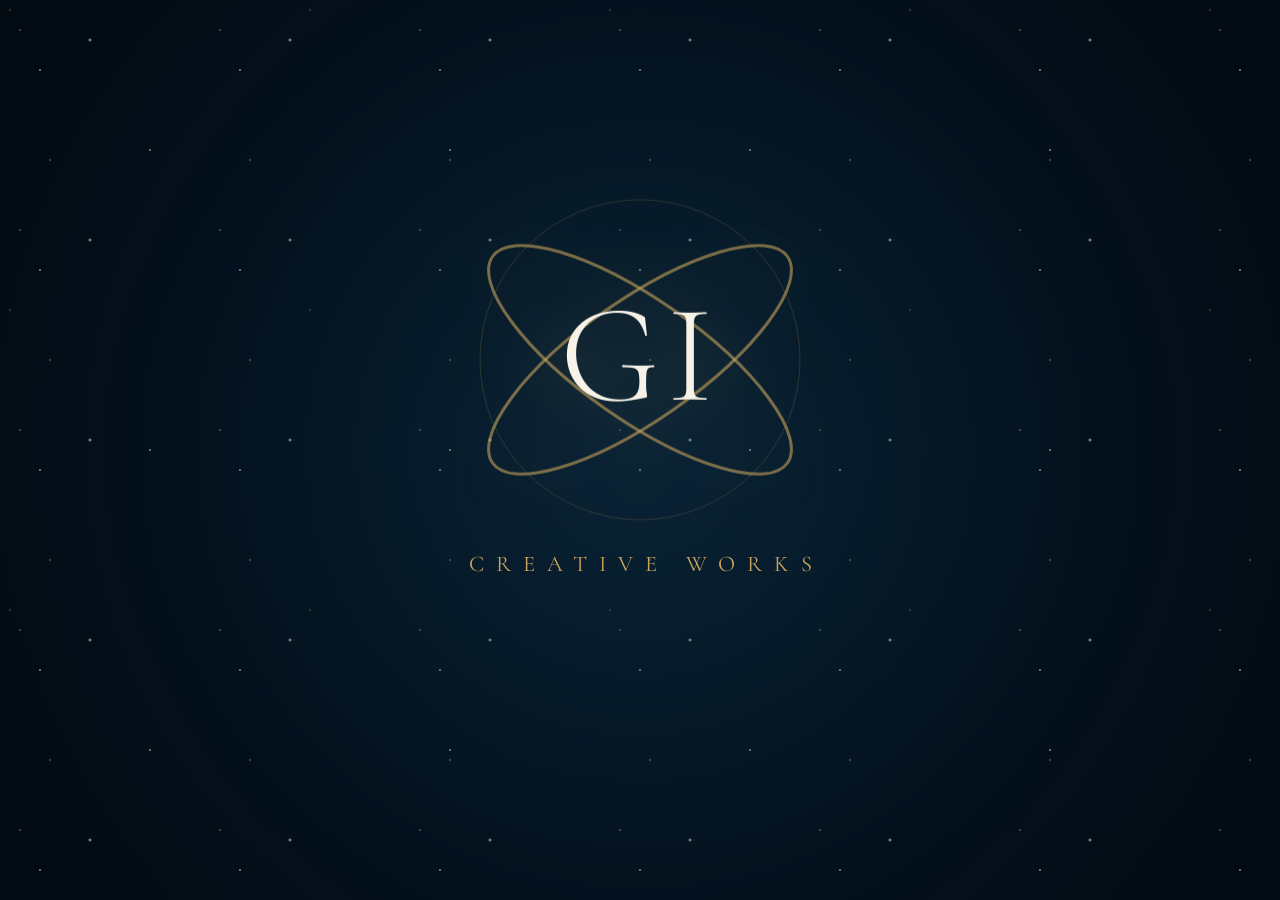
==== commit e613c8cd: "Update index.html" ====
--- a/index.html
+++ b/index.html
@@ -65,7 +65,7 @@
                 </form>
             </div>
 
-            <!-- Personalized Welcome (Hidden initially) -->
+            <!-- Personalized Welcome (Hidden initially, shown after name entry) -->
             <div id="personal-welcome" class="hidden">
                 <h2 id="welcome-message" class="welcome-text"></h2>
                 <p class="welcome-sub lang-te">సృజనాత్మక ప్రపంచంలోకి స్వాగతం</p>
@@ -75,7 +75,7 @@
         </div>
     </div>
 
-    <!-- Scripts -->
+    <!-- Main JavaScript (Handles the entrance animation and redirect) -->
     <script src="js/main.js"></script>
 </body>
 </html>
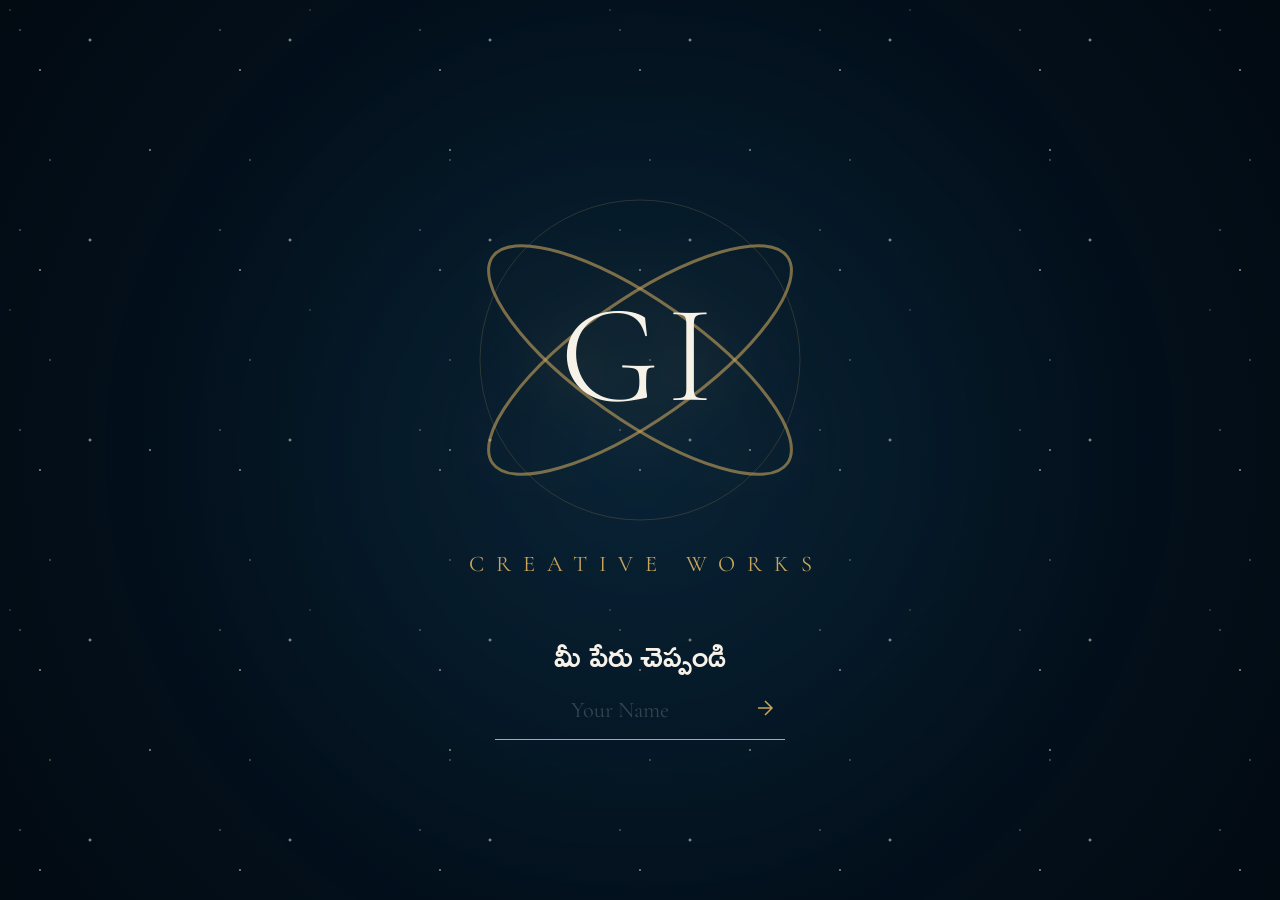
==== commit eecda2b3: "Update index.html" ====
--- a/index.html
+++ b/index.html
@@ -8,7 +8,7 @@
     
     <meta charset="UTF-8">
     <meta name="viewport" content="width=device-width, initial-scale=1.0">
-    <title>GI Creative Works | Entrance</title>
+    <title>GI Creative Space | Entrance</title>
     
     <!-- PWA & Icons -->
     <link rel="icon" type="image/png" href="assets/icons/favicon.png">
